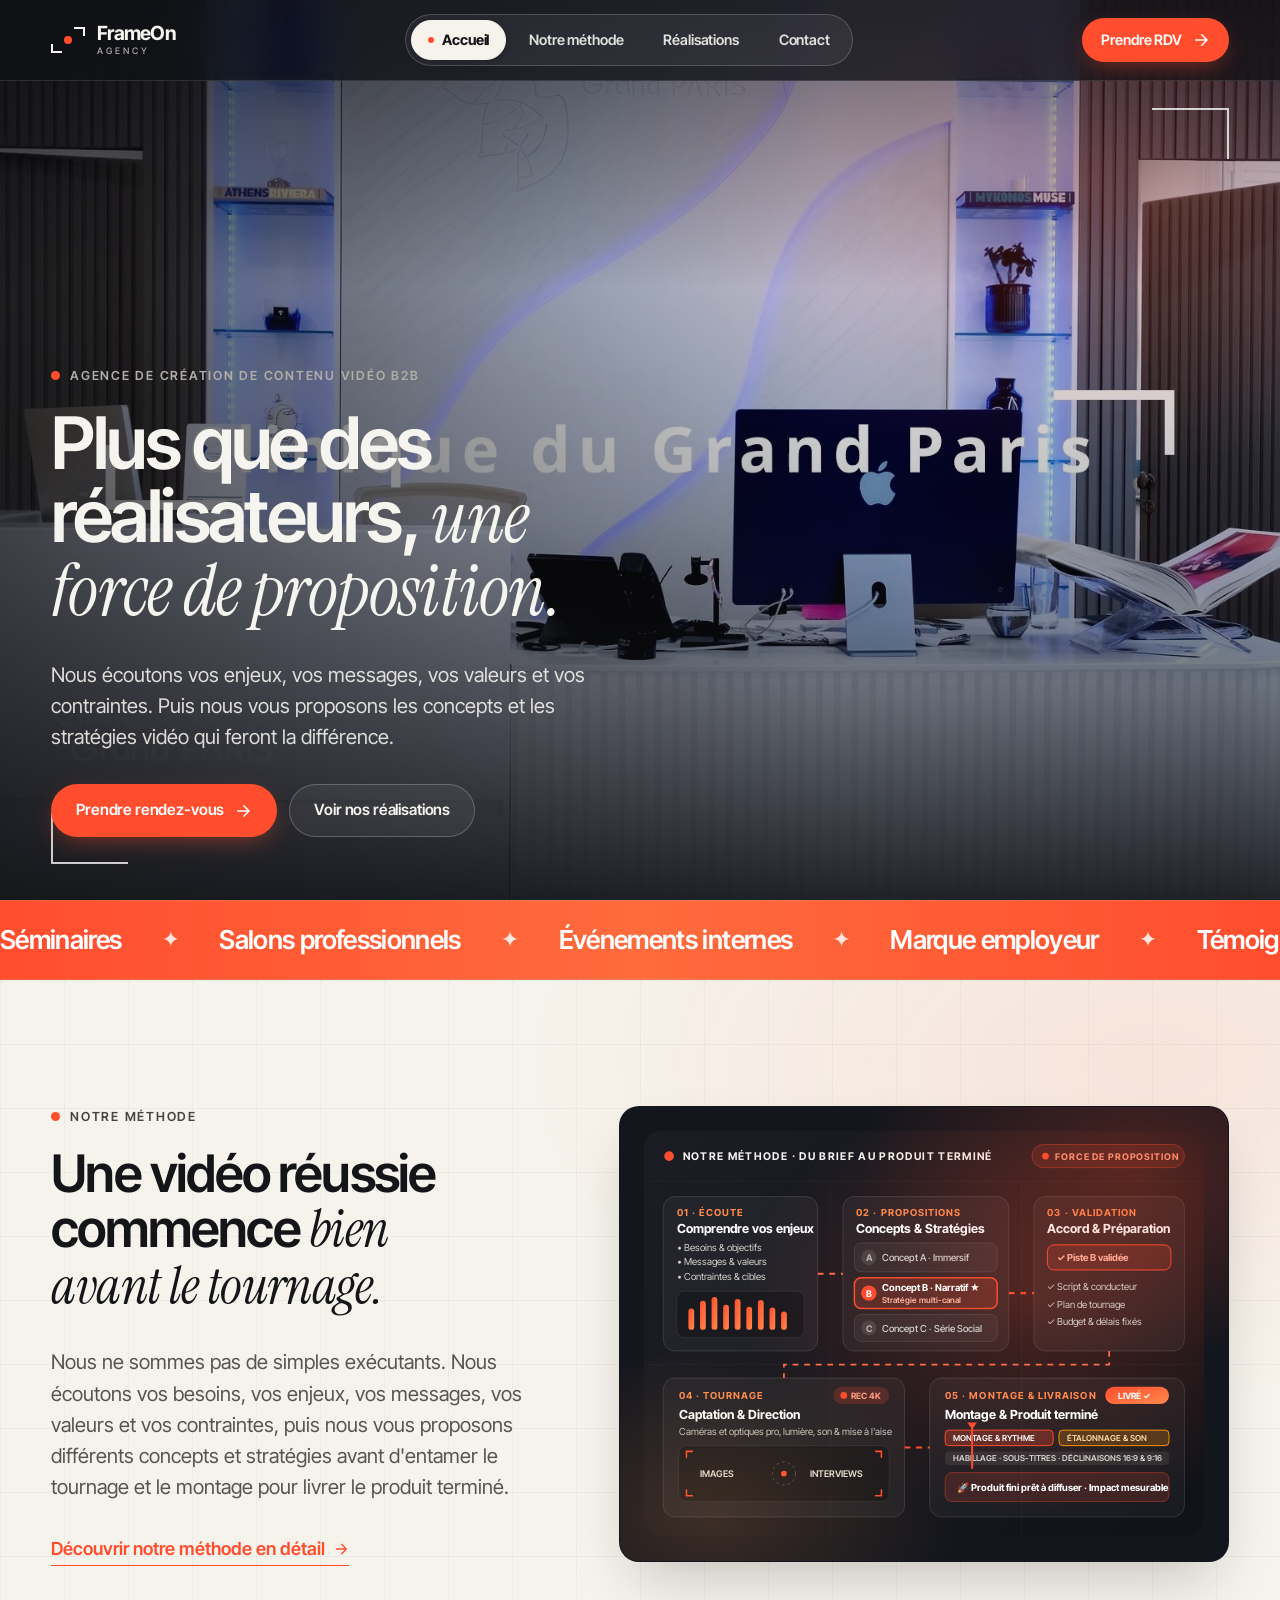
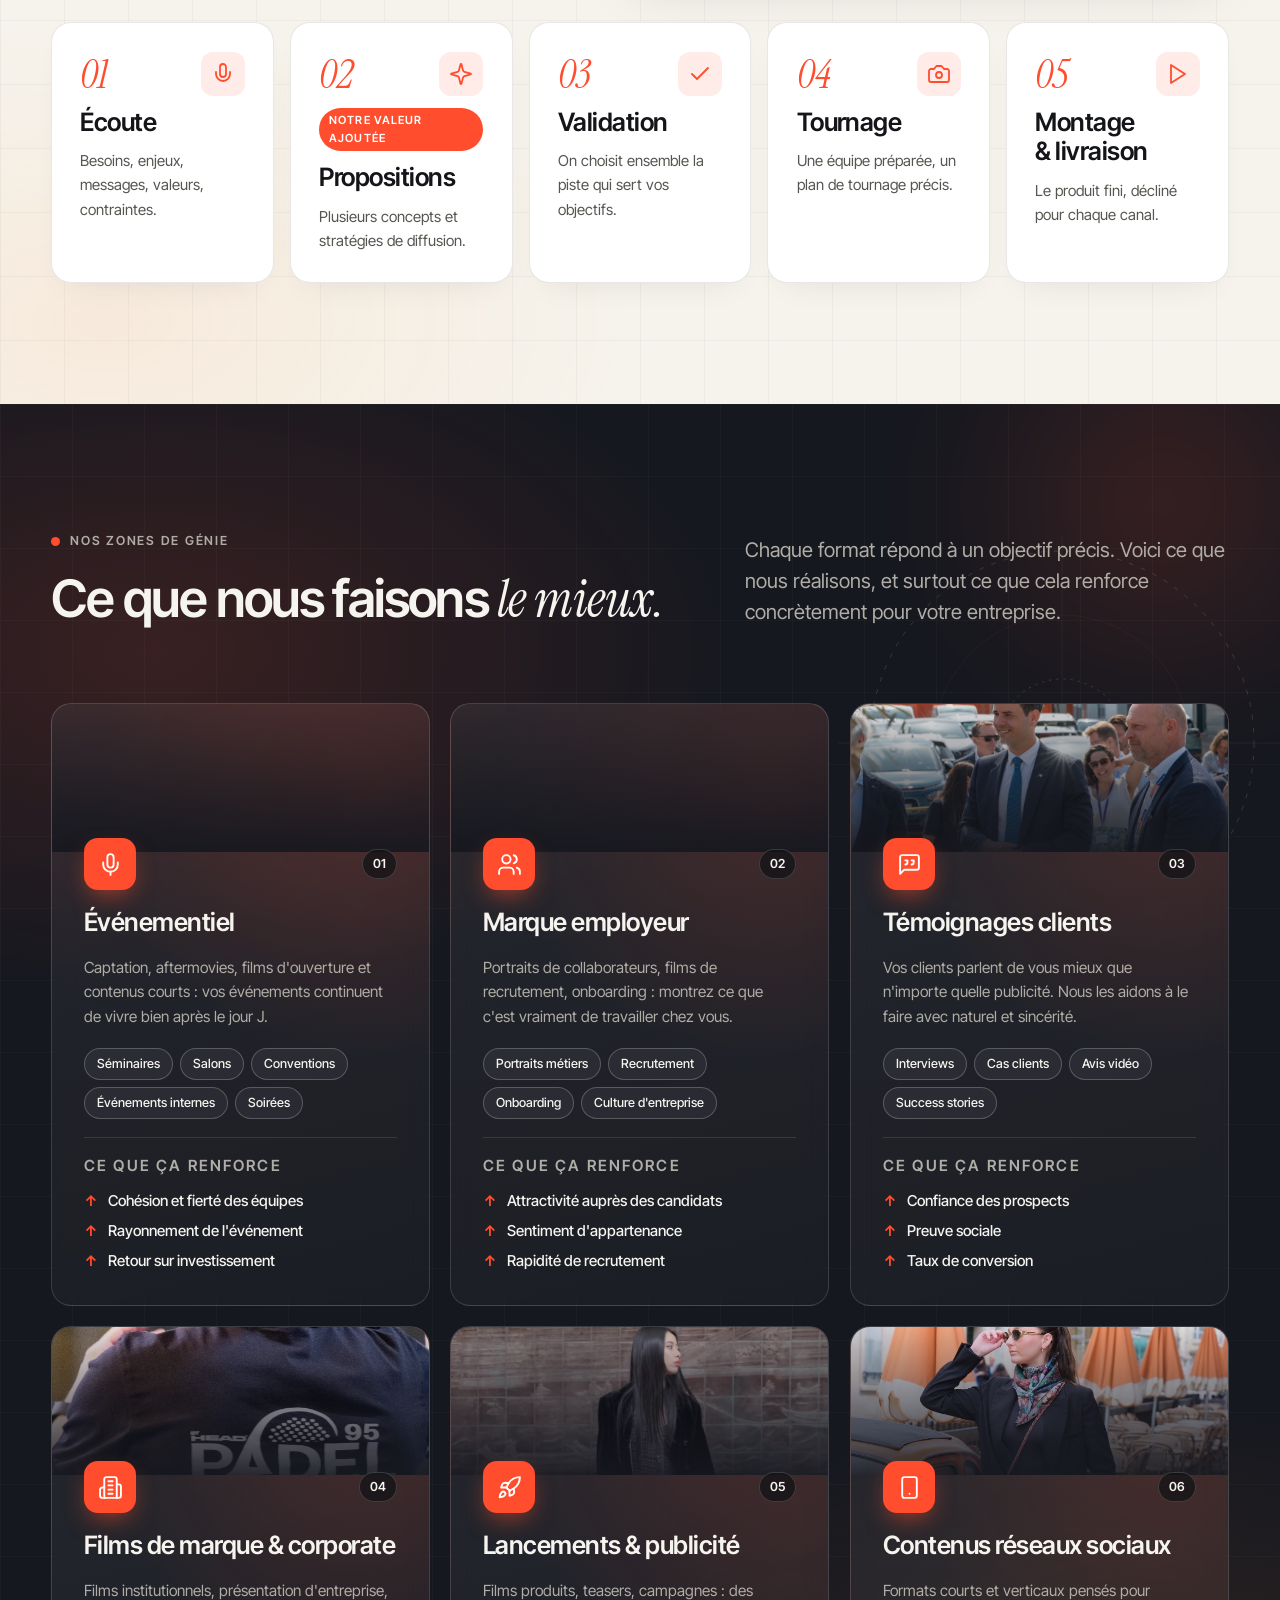
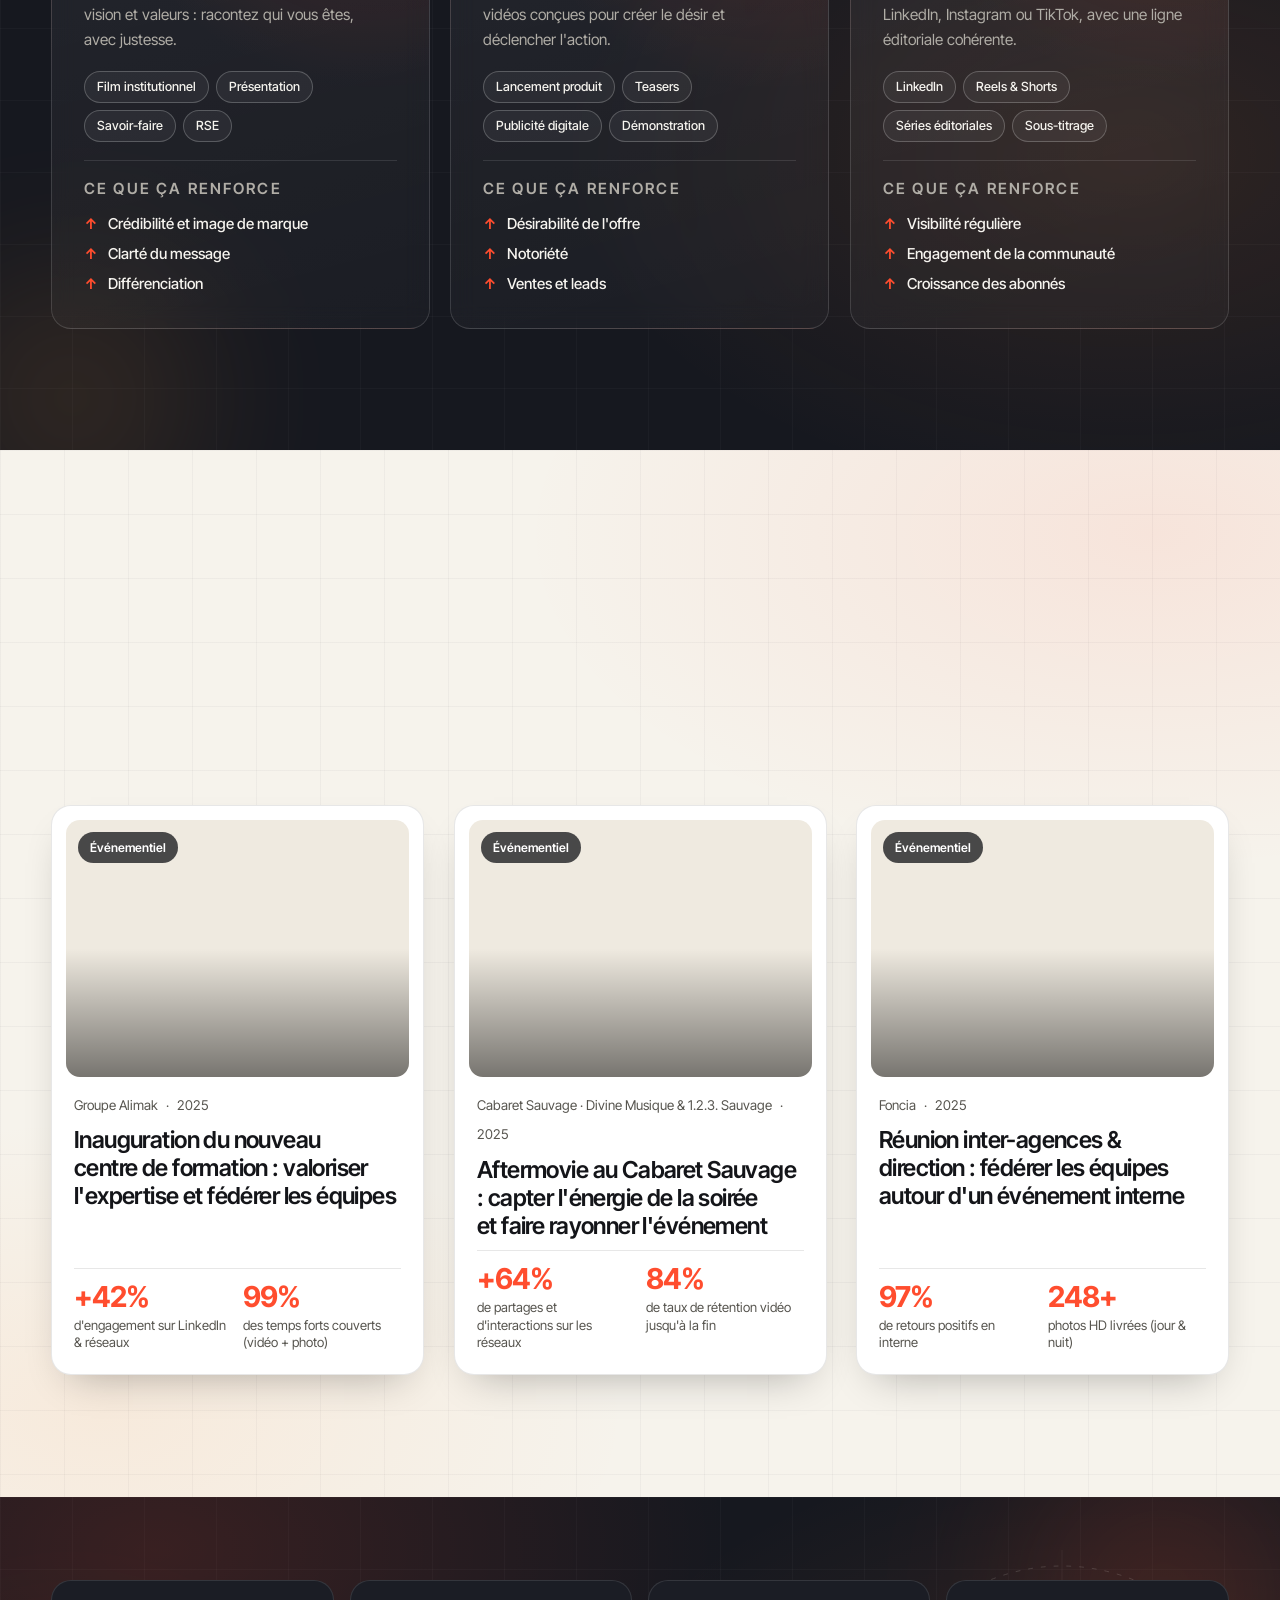
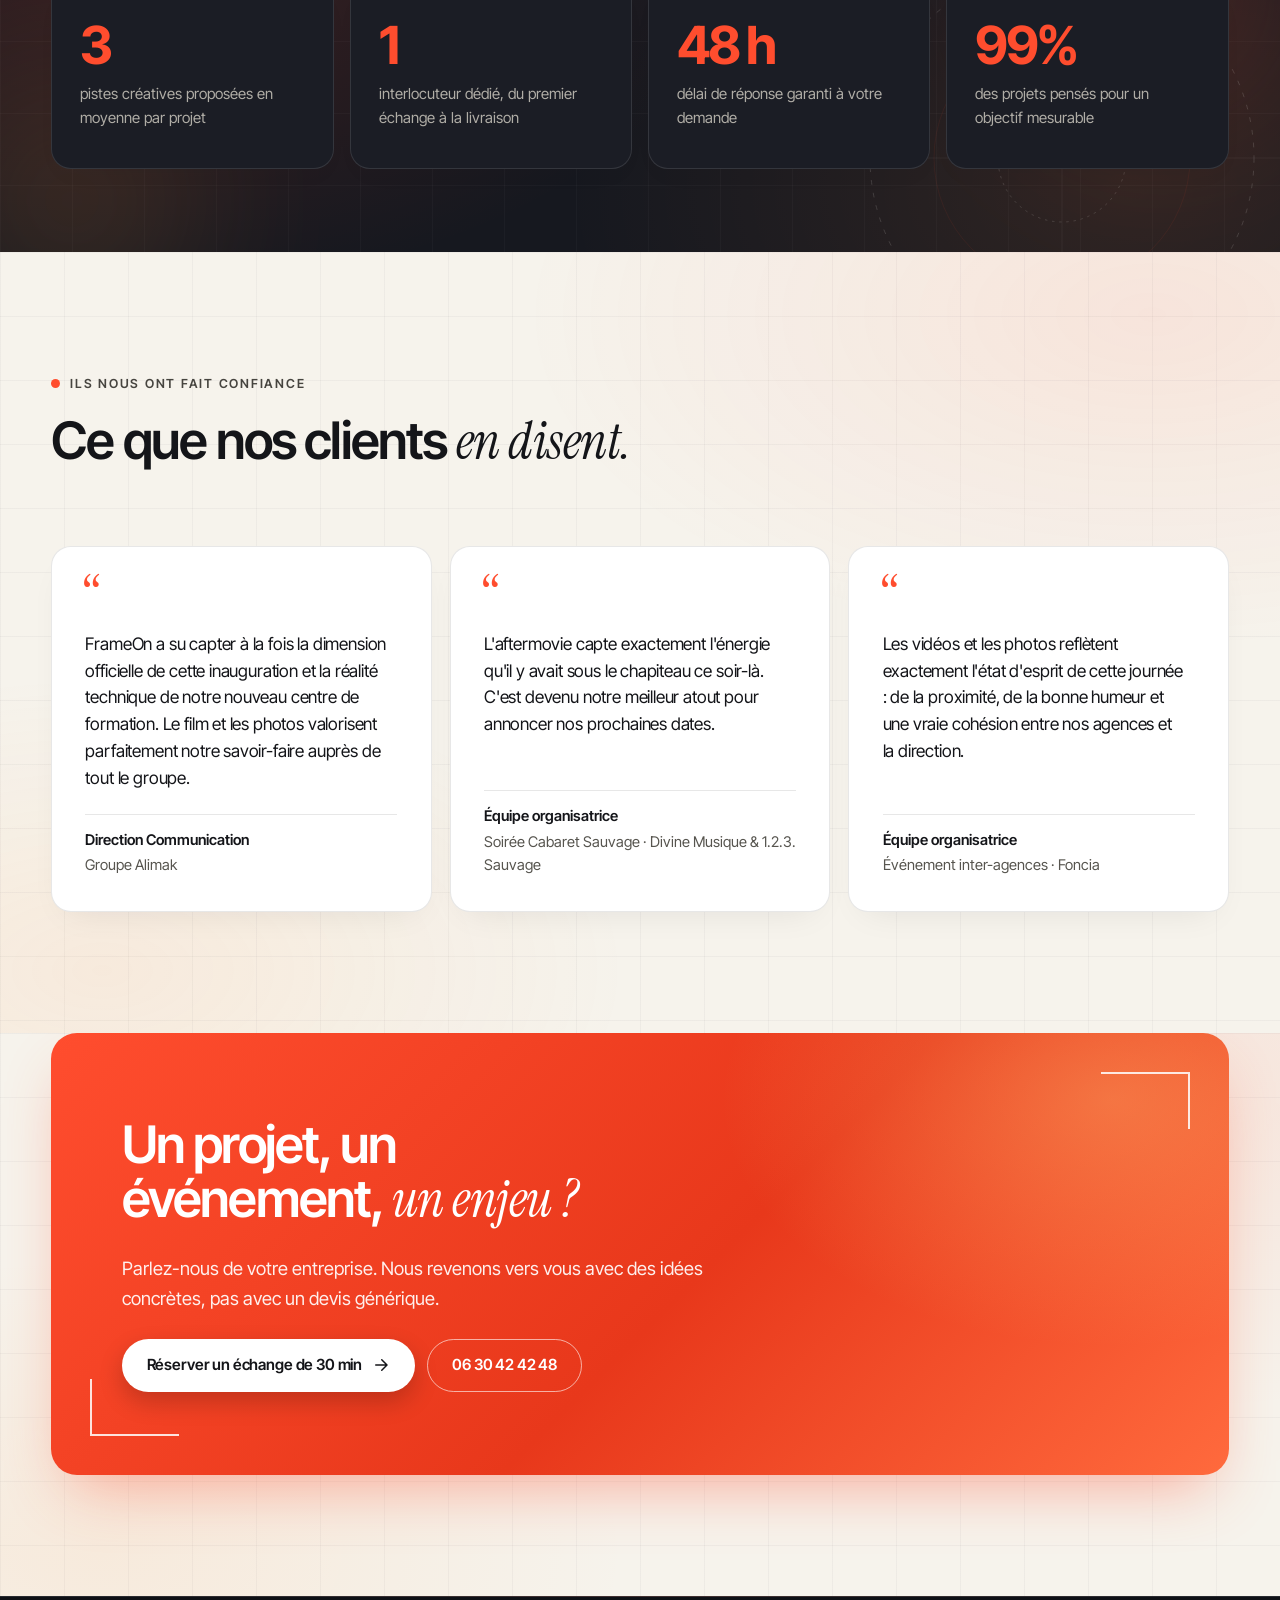
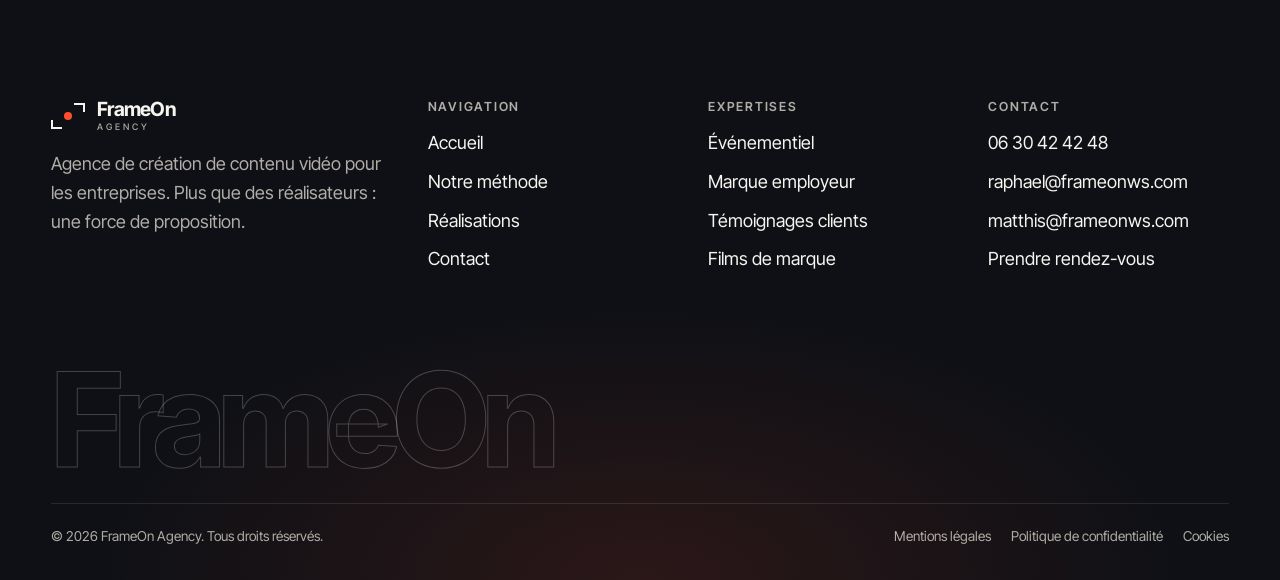
==== index.html @ 56e14cc3 "Deploy FrameOn Agency V2 with Cloudflare R2 videos and 301 wedding redirect" ====
<!DOCTYPE html>
<html lang="fr">
<head>
  <meta charset="utf-8">
  <meta name="viewport" content="width=device-width, initial-scale=1">
  <title>FrameOn Agency — Agence de création de contenu vidéo B2B pour les entreprises</title>
  <meta name="description" content="FrameOn Agency accompagne les entreprises de la stratégie au montage : vidéo événementielle (séminaires, salons), marque employeur, témoignages clients et films corporate. Plus que des réalisateurs, une force de proposition.">
  <meta name="robots" content="index, follow, max-image-preview:large, max-snippet:-1, max-video-preview:-1">
  <meta name="author" content="FrameOn Agency">
  <meta name="theme-color" content="#0b0b0c">
  <link rel="canonical" href="https://www.frameon-agency.com/">
  <link rel="alternate" hreflang="fr-FR" href="https://www.frameon-agency.com/">
  <link rel="alternate" hreflang="x-default" href="https://www.frameon-agency.com/">
  <meta property="og:type" content="website">
  <meta property="og:site_name" content="FrameOn Agency">
  <meta property="og:title" content="FrameOn Agency — Agence de création de contenu vidéo B2B pour les entreprises">
  <meta property="og:description" content="FrameOn Agency accompagne les entreprises de la stratégie au montage : vidéo événementielle (séminaires, salons), marque employeur, témoignages clients et films corporate. Plus que des réalisateurs, une force de proposition.">
  <meta property="og:url" content="https://www.frameon-agency.com/">
  <meta property="og:image" content="https://www.frameon-agency.com/assets/img/hero-poster.jpg">
  <meta property="og:image:width" content="1800">
  <meta property="og:image:height" content="1004">
  <meta property="og:image:alt" content="FrameOn Agency — Agence de création de contenu vidéo pour les entreprises">
  <meta property="og:locale" content="fr_FR">
  <meta name="twitter:card" content="summary_large_image">
  <meta name="twitter:title" content="FrameOn Agency — Agence de création de contenu vidéo B2B pour les entreprises">
  <meta name="twitter:description" content="FrameOn Agency accompagne les entreprises de la stratégie au montage : vidéo événementielle (séminaires, salons), marque employeur, témoignages clients et films corporate. Plus que des réalisateurs, une force de proposition.">
  <meta name="twitter:image" content="https://www.frameon-agency.com/assets/img/hero-poster.jpg">
  <meta name="twitter:image:alt" content="FrameOn Agency — Agence de création de contenu vidéo pour les entreprises">
  <link rel="icon" href="favicon.svg" type="image/svg+xml">
  <link rel="manifest" href="site.webmanifest">
  <link rel="preconnect" href="https://fonts.googleapis.com">
  <link rel="preconnect" href="https://fonts.gstatic.com" crossorigin>
  <link rel="preconnect" href="https://pub-6c9e8bcb056c47b68cb0cc7cf6d4802c.r2.dev">
  <link rel="stylesheet" href="https://fonts.googleapis.com/css2?family=Instrument+Serif:ital@0;1&family=Inter+Tight:wght@400;500;600;700&display=swap">
  <link rel="stylesheet" href="assets/css/style.css?v=668f3b50">
  <link rel="preload" as="image" href="assets/img/hero-poster.jpg" fetchpriority="high">
  <script type="application/ld+json">
{
  "@context": "https://schema.org",
  "@graph": [
    {
      "@type": [
        "ProfessionalService",
        "Organization"
      ],
      "@id": "https://www.frameon-agency.com/#organization",
      "name": "FrameOn Agency",
      "url": "https://www.frameon-agency.com/",
      "logo": "https://www.frameon-agency.com/favicon.svg",
      "image": "https://www.frameon-agency.com/assets/img/hero-poster.jpg",
      "description": "Agence de création de contenu vidéo B2B pour les entreprises : événementiel, marque employeur, témoignages clients, films de marque et contenus réseaux sociaux. Plus que des réalisateurs, une force de proposition.",
      "telephone": "+33630424248",
      "email": "raphael@frameonws.com",
      "areaServed": [
        {
          "@type": "Country",
          "name": "France"
        },
        {
          "@type": "Place",
          "name": "International"
        }
      ],
      "contactPoint": [
        {
          "@type": "ContactPoint",
          "telephone": "+33630424248",
          "email": "raphael@frameonws.com",
          "contactType": "sales",
          "areaServed": [
            "FR",
            "International"
          ],
          "availableLanguage": [
            "French"
          ]
        },
        {
          "@type": "ContactPoint",
          "telephone": "+33630424248",
          "email": "matthis@frameonws.com",
          "contactType": "sales",
          "areaServed": [
            "FR",
            "International"
          ],
          "availableLanguage": [
            "French"
          ]
        }
      ],
      "hasOfferCatalog": {
        "@type": "OfferCatalog",
        "name": "Services de production vidéo B2B",
        "itemListElement": [
          {
            "@type": "Offer",
            "itemOffered": {
              "@type": "Service",
              "name": "Vidéo événementielle (séminaires, salons, conventions, soirées d'entreprise)"
            }
          },
          {
            "@type": "Offer",
            "itemOffered": {
              "@type": "Service",
              "name": "Vidéo marque employeur & recrutement"
            }
          },
          {
            "@type": "Offer",
            "itemOffered": {
              "@type": "Service",
              "name": "Témoignages clients & cas clients vidéo"
            }
          },
          {
            "@type": "Offer",
            "itemOffered": {
              "@type": "Service",
              "name": "Films de marque & films institutionnels"
            }
          },
          {
            "@type": "Offer",
            "itemOffered": {
              "@type": "Service",
              "name": "Films de lancement produit & publicité digitale"
            }
          },
          {
            "@type": "Offer",
            "itemOffered": {
              "@type": "Service",
              "name": "Contenus vidéo courts pour réseaux sociaux (LinkedIn, Reels, Shorts)"
            }
          }
        ]
      }
    },
    {
      "@type": "WebSite",
      "@id": "https://www.frameon-agency.com/#website",
      "url": "https://www.frameon-agency.com/",
      "name": "FrameOn Agency",
      "inLanguage": "fr-FR",
      "publisher": {
        "@id": "https://www.frameon-agency.com/#organization"
      }
    },
    {
      "@type": "VideoObject",
      "name": "Showreel FrameOn Agency — Agence de création de contenu vidéo B2B",
      "description": "Réalisations vidéo de FrameOn Agency pour les entreprises : événementiel, marque employeur, témoignages clients et films corporate.",
      "thumbnailUrl": [
        "https://www.frameon-agency.com/assets/img/hero-poster.jpg"
      ],
      "contentUrl": "https://pub-6c9e8bcb056c47b68cb0cc7cf6d4802c.r2.dev/hero.mp4",
      "uploadDate": "2026-01-01T09:00:00+01:00"
    }
  ]
}
  </script>
</head>
<body>
  <div id="scroll-progress"></div>
  <a class="skip-link visually-hidden" href="#contenu">Aller au contenu</a>
  <header class="site-header">
    <div class="container header-inner">
      <a class="logo" href="index.html" aria-label="FrameOn Agency — Accueil">
        <span class="logo-mark" aria-hidden="true"><span class="rec-dot"></span></span>
        <span>FrameOn<small>AGENCY</small></span>
      </a>
      <nav class="main-nav" aria-label="Navigation principale">
        <ul>
            <li><a href="index.html" aria-current="page">Accueil</a></li>
            <li><a href="methode.html">Notre méthode</a></li>
            <li><a href="realisations.html">Réalisations</a></li>
            <li><a href="contact.html">Contact</a></li>
        </ul>
      </nav>
      <div class="header-cta">
        <a class="btn btn--small" href="contact.html#rendez-vous">Prendre RDV <svg viewBox="0 0 24 24" fill="none" stroke="currentColor" stroke-width="2" stroke-linecap="round" stroke-linejoin="round" aria-hidden="true"><path d="M5 12h14M13 5l7 7-7 7"/></svg></a>
        <button class="menu-toggle" type="button" popovertarget="mobile-menu" aria-label="Ouvrir le menu">
          <span></span><span></span>
        </button>
      </div>
    </div>
  </header>

  <div id="mobile-menu" class="mobile-menu" popover>
    <div class="mobile-menu-inner">
      <div class="mobile-menu-top">
        <a class="logo" href="index.html" aria-label="FrameOn Agency — Accueil">
          <span class="logo-mark" aria-hidden="true"><span class="rec-dot"></span></span>
        <span>FrameOn<small>AGENCY</small></span>
        </a>
        <button class="close-btn" type="button" popovertarget="mobile-menu" popovertargetaction="hide" aria-label="Fermer le menu">×</button>
      </div>
      <nav aria-label="Navigation mobile">
        <ul>
            <li><a href="index.html" aria-current="page">Accueil</a></li>
            <li><a href="methode.html">Notre méthode</a></li>
            <li><a href="realisations.html">Réalisations</a></li>
            <li><a href="contact.html">Contact</a></li>
        </ul>
      </nav>
      <div class="mobile-menu-foot">
        <a class="btn" href="contact.html#rendez-vous">Prendre rendez-vous <svg viewBox="0 0 24 24" fill="none" stroke="currentColor" stroke-width="2" stroke-linecap="round" stroke-linejoin="round" aria-hidden="true"><path d="M5 12h14M13 5l7 7-7 7"/></svg></a>
        <a href="tel:+33630424248">06 30 42 42 48</a>
        <a href="mailto:raphael@frameonws.com">raphael@frameonws.com</a>
        <a href="mailto:matthis@frameonws.com">matthis@frameonws.com</a>
      </div>
    </div>
  </div>

  <main id="contenu">
    <section class="hero" aria-labelledby="hero-title">
      <div class="hero-media">
        <video data-hero-video autoplay muted loop playsinline preload="auto" width="1920" height="1080" poster="assets/img/hero-poster.jpg" aria-hidden="true">
          <source src="https://pub-6c9e8bcb056c47b68cb0cc7cf6d4802c.r2.dev/hero-720.mp4" type="video/mp4" media="(max-width: 900px)">
          <source src="https://pub-6c9e8bcb056c47b68cb0cc7cf6d4802c.r2.dev/hero.mp4" type="video/mp4">
        </video>
      </div>
      <div class="frame-corners" aria-hidden="true"></div>

      <div class="container hero-content">
        <p class="eyebrow"><span class="rec-dot"></span>Agence de création de contenu vidéo B2B</p>
        <h1 id="hero-title" class="display">Plus que des réalisateurs, <em>une force de proposition.</em></h1>
        <div class="hero-bottom">
          <div>
            <p class="lead">Nous écoutons vos enjeux, vos messages, vos valeurs et vos contraintes. Puis nous vous proposons les concepts et les stratégies vidéo qui feront la différence.</p>
            <div class="btn-row mt-m">
              <a class="btn" href="contact.html#rendez-vous">Prendre rendez-vous <svg viewBox="0 0 24 24" fill="none" stroke="currentColor" stroke-width="2" stroke-linecap="round" stroke-linejoin="round" aria-hidden="true"><path d="M5 12h14M13 5l7 7-7 7"/></svg></a>
              <a class="btn btn--ghost" href="realisations.html">Voir nos réalisations</a>
            </div>
          </div>
        </div>
      </div>
    </section>

    <div class="marquee" aria-hidden="true">
      <div class="marquee-track">
        <span>Séminaires</span><span>Salons professionnels</span><span>Événements internes</span><span>Marque employeur</span><span>Témoignages clients</span><span>Films de marque</span><span>Contenus réseaux sociaux</span>
        <span>Séminaires</span><span>Salons professionnels</span><span>Événements internes</span><span>Marque employeur</span><span>Témoignages clients</span><span>Films de marque</span><span>Contenus réseaux sociaux</span>
      </div>
    </div>

    <section class="section section--light" aria-labelledby="methode-title">
      <div class="container">
        <div class="manifesto-layout">
          <div class="reveal">
            <p class="eyebrow"><span class="rec-dot"></span>Notre méthode</p>
            <h2 id="methode-title" class="h2 mt-s">Une vidéo réussie commence <em>bien avant le tournage.</em></h2>
            <p class="lead mt-m">Nous ne sommes pas de simples exécutants. Nous écoutons vos besoins, vos enjeux, vos messages, vos valeurs et vos contraintes, puis nous vous proposons différents concepts et stratégies avant d'entamer le tournage et le montage pour livrer le produit terminé.</p>
            <a class="link-arrow mt-m" href="methode.html">Découvrir notre méthode en détail <svg viewBox="0 0 24 24" fill="none" stroke="currentColor" stroke-width="2" stroke-linecap="round" stroke-linejoin="round" aria-hidden="true"><path d="M5 12h14M13 5l7 7-7 7"/></svg></a>
          </div>
          <div class="studio-illustration reveal" role="img" aria-label="Schéma animé des 5 étapes de la méthode FrameOn : 1. Écoute des besoins, enjeux, messages, valeurs et contraintes, 2. Propositions de concepts et stratégies, 3. Validation, 4. Tournage, 5. Montage et livraison du produit terminé">
  <svg viewBox="0 0 580 420" fill="none" xmlns="http://www.w3.org/2000/svg">
    <defs>
      <linearGradient id="bgGrad" x1="0" y1="0" x2="580" y2="420" gradientUnits="userSpaceOnUse">
        <stop offset="0%" stop-color="#1c1d24"/>
        <stop offset="100%" stop-color="#111217"/>
      </linearGradient>
      <linearGradient id="accentGrad" x1="0" y1="0" x2="1" y2="1">
        <stop offset="0%" stop-color="#ff4d2e"/>
        <stop offset="100%" stop-color="#ff8a4c"/>
      </linearGradient>
      <radialGradient id="glowOrange" cx="70%" cy="42%" r="52%">
        <stop offset="0%" stop-color="#ff4d2e" stop-opacity="0.22"/>
        <stop offset="100%" stop-color="#ff4d2e" stop-opacity="0"/>
      </radialGradient>
    </defs>

    <rect width="580" height="420" rx="18" fill="url(#bgGrad)"/>
    <rect width="580" height="420" rx="18" fill="url(#glowOrange)"/>

    <!-- Grille technique discrète -->
    <g stroke="rgba(255,255,255,0.04)" stroke-width="1">
      <line x1="0" y1="52" x2="580" y2="52"/>
      <line x1="193" y1="52" x2="193" y2="420"/>
      <line x1="391" y1="52" x2="391" y2="420"/>
      <line x1="0" y1="242" x2="580" y2="242"/>
    </g>

    <!-- Barre d'en-tête -->
    <circle cx="26" cy="26" r="5" fill="#ff4d2e"/>
    <text x="40" y="30" fill="#f4f3ef" font-family="Inter Tight, sans-serif" font-size="11" font-weight="700" letter-spacing="1.4">NOTRE MÉTHODE · DU BRIEF AU PRODUIT TERMINÉ</text>
    <rect x="402" y="14" width="158" height="24" rx="12" fill="rgba(255,77,46,0.14)" stroke="rgba(255,77,46,0.38)"/>
    <circle cx="416" cy="26" r="3.5" fill="#ff4d2e"/>
    <text x="426" y="30" fill="#ff9d7e" font-family="Inter Tight, sans-serif" font-size="9.5" font-weight="700" letter-spacing="0.9">FORCE DE PROPOSITION</text>

    <!-- ==================== ÉTAPE 01 : ÉCOUTE ==================== -->
    <rect x="20" y="68" width="160" height="160" rx="12" fill="rgba(255,255,255,0.04)" stroke="rgba(255,255,255,0.13)"/>
    <text x="34" y="88" fill="#ff8a4c" font-family="Inter Tight, sans-serif" font-size="10" font-weight="700" letter-spacing="1.1">01 · ÉCOUTE</text>
    <text x="34" y="106" fill="#ffffff" font-family="Inter Tight, sans-serif" font-size="13" font-weight="700">Comprendre vos enjeux</text>
    <text x="34" y="124" fill="#d5d3cc" font-family="Inter Tight, sans-serif" font-size="10">• Besoins &amp; objectifs</text>
    <text x="34" y="139" fill="#d5d3cc" font-family="Inter Tight, sans-serif" font-size="10">• Messages &amp; valeurs</text>
    <text x="34" y="154" fill="#d5d3cc" font-family="Inter Tight, sans-serif" font-size="10">• Contraintes &amp; cibles</text>

    <!-- Boîte onde sonore (strictement contenue dans la carte 01) -->
    <rect x="34" y="166" width="132" height="48" rx="8" fill="rgba(0,0,0,0.28)" stroke="rgba(255,255,255,0.07)"/>
    <g fill="url(#accentGrad)">
      <rect class="pulse-wave" x="46" y="184" width="6" height="22" rx="3"/>
      <rect class="pulse-wave" x="58" y="176" width="6" height="30" rx="3" style="animation-delay:.18s"/>
      <rect class="pulse-wave" x="70" y="172" width="6" height="34" rx="3" style="animation-delay:.35s"/>
      <rect class="pulse-wave" x="82" y="180" width="6" height="26" rx="3" style="animation-delay:.12s"/>
      <rect class="pulse-wave" x="94" y="174" width="6" height="32" rx="3" style="animation-delay:.48s"/>
      <rect class="pulse-wave" x="106" y="182" width="6" height="24" rx="3" style="animation-delay:.26s"/>
      <rect class="pulse-wave" x="118" y="175" width="6" height="31" rx="3" style="animation-delay:.55s"/>
      <rect class="pulse-wave" x="130" y="183" width="6" height="23" rx="3" style="animation-delay:.22s"/>
      <rect class="pulse-wave" x="142" y="187" width="6" height="19" rx="3" style="animation-delay:.4s"/>
    </g>

    <!-- Connecteur animé 01 -> 02 -->
    <path class="dash-flow" d="M180 148 L 206 148" stroke="#ff6b4a" stroke-width="2" fill="none"/>

    <!-- ==================== ÉTAPE 02 : PROPOSITIONS ==================== -->
    <rect x="206" y="68" width="172" height="160" rx="12" fill="rgba(255,255,255,0.04)" stroke="rgba(255,255,255,0.13)"/>
    <text x="220" y="88" fill="#ff8a4c" font-family="Inter Tight, sans-serif" font-size="10" font-weight="700" letter-spacing="1.1">02 · PROPOSITIONS</text>
    <text x="220" y="106" fill="#ffffff" font-family="Inter Tight, sans-serif" font-size="13" font-weight="700">Concepts &amp; Stratégies</text>

    <!-- Piste A -->
    <rect x="218" y="116" width="148" height="30" rx="7" fill="rgba(255,255,255,0.04)" stroke="rgba(255,255,255,0.1)"/>
    <circle cx="233" cy="131" r="8" fill="rgba(255,255,255,0.1)"/>
    <text x="230" y="135" fill="#b8b5ad" font-family="Inter Tight, sans-serif" font-size="9.5" font-weight="700">A</text>
    <text x="247" y="135" fill="#d5d3cc" font-family="Inter Tight, sans-serif" font-size="10" font-weight="500">Concept A · Immersif</text>

    <!-- Piste B (Retenue) -->
    <g class="track-glow">
      <rect x="218" y="152" width="148" height="32" rx="7" fill="rgba(255,77,46,0.2)" stroke="#ff4d2e" stroke-width="1.5"/>
      <circle cx="233" cy="168" r="8" fill="#ff4d2e"/>
      <text x="230" y="172" fill="#ffffff" font-family="Inter Tight, sans-serif" font-size="9.5" font-weight="700">B</text>
      <text x="247" y="166" fill="#ffffff" font-family="Inter Tight, sans-serif" font-size="10" font-weight="700">Concept B · Narratif ★</text>
      <text x="247" y="178" fill="#ffb39e" font-family="Inter Tight, sans-serif" font-size="8.5" font-weight="600">Stratégie multi-canal</text>
    </g>

    <!-- Piste C -->
    <rect x="218" y="190" width="148" height="28" rx="7" fill="rgba(255,255,255,0.04)" stroke="rgba(255,255,255,0.1)"/>
    <circle cx="233" cy="204" r="8" fill="rgba(255,255,255,0.1)"/>
    <text x="230" y="208" fill="#b8b5ad" font-family="Inter Tight, sans-serif" font-size="9.5" font-weight="700">C</text>
    <text x="247" y="208" fill="#d5d3cc" font-family="Inter Tight, sans-serif" font-size="10" font-weight="500">Concept C · Série Social</text>

    <!-- Connecteur animé 02 -> 03 -->
    <path class="dash-flow" d="M378 168 L 404 168" stroke="#ff4d2e" stroke-width="2.2" fill="none"/>

    <!-- ==================== ÉTAPE 03 : VALIDATION ==================== -->
    <rect x="404" y="68" width="156" height="160" rx="12" fill="rgba(255,255,255,0.04)" stroke="rgba(255,255,255,0.13)"/>
    <text x="418" y="88" fill="#ff8a4c" font-family="Inter Tight, sans-serif" font-size="10" font-weight="700" letter-spacing="1.1">03 · VALIDATION</text>
    <text x="418" y="106" fill="#ffffff" font-family="Inter Tight, sans-serif" font-size="13" font-weight="700">Accord &amp; Préparation</text>

    <rect x="418" y="118" width="128" height="26" rx="7" fill="rgba(255,77,46,0.16)" stroke="#ff4d2e"/>
    <text x="428" y="135" fill="#ffb39e" font-family="Inter Tight, sans-serif" font-size="10" font-weight="700">✓ Piste B validée</text>

    <text x="418" y="165" fill="#d5d3cc" font-family="Inter Tight, sans-serif" font-size="10">✓ Script &amp; conducteur</text>
    <text x="418" y="183" fill="#d5d3cc" font-family="Inter Tight, sans-serif" font-size="10">✓ Plan de tournage</text>
    <text x="418" y="201" fill="#d5d3cc" font-family="Inter Tight, sans-serif" font-size="10">✓ Budget &amp; délais fixés</text>

    <!-- Connecteur animé 03 -> 04 -->
    <path class="dash-flow" d="M482 228 L 482 242 L 145 242 L 145 256" stroke="#ff6b4a" stroke-width="1.8" fill="none"/>

    <!-- ==================== ÉTAPE 04 : TOURNAGE ==================== -->
    <rect x="20" y="256" width="250" height="144" rx="12" fill="rgba(255,255,255,0.04)" stroke="rgba(255,255,255,0.13)"/>
    <text x="36" y="278" fill="#ff8a4c" font-family="Inter Tight, sans-serif" font-size="10" font-weight="700" letter-spacing="1.1">04 · TOURNAGE</text>
    <rect x="196" y="265" width="58" height="18" rx="9" fill="rgba(255,77,46,0.2)"/>
    <circle cx="207" cy="274" r="3.5" fill="#ff4d2e"/>
    <text x="215" y="278" fill="#ff9d7e" font-family="Inter Tight, sans-serif" font-size="9" font-weight="700">REC 4K</text>

    <text x="36" y="298" fill="#ffffff" font-family="Inter Tight, sans-serif" font-size="13" font-weight="700">Captation &amp; Direction</text>
    <text x="36" y="315" fill="#c9c7c0" font-family="Inter Tight, sans-serif" font-size="10">Caméras et optiques pro, lumière, son &amp; mise à l'aise</text>

    <!-- Viseur de caméra dans la carte 04 -->
    <rect x="36" y="326" width="218" height="58" rx="8" fill="rgba(0,0,0,0.3)" stroke="rgba(255,255,255,0.08)"/>
    <path d="M44 338 V332 H50 M246 338 V332 H240 M44 372 V378 H50 M246 372 V378 H240" stroke="#ff4d2e" stroke-width="1.6" stroke-linecap="round"/>
    <circle cx="145" cy="355" r="12" stroke="rgba(255,255,255,0.22)" stroke-dasharray="3 3"/>
    <circle cx="145" cy="355" r="3" fill="#ff4d2e"/>
    <text x="58" y="359" fill="#e6e4dd" font-family="Inter Tight, sans-serif" font-size="9.5" font-weight="600">IMAGES</text>
    <text x="172" y="359" fill="#e6e4dd" font-family="Inter Tight, sans-serif" font-size="9.5" font-weight="600">INTERVIEWS</text>

    <!-- Connecteur animé 04 -> 05 -->
    <path class="dash-flow" d="M270 328 L 296 328" stroke="#ff4d2e" stroke-width="2.2" fill="none"/>

    <!-- ==================== ÉTAPE 05 : MONTAGE & LIVRAISON ==================== -->
    <rect x="296" y="256" width="264" height="144" rx="12" fill="rgba(255,255,255,0.04)" stroke="rgba(255,255,255,0.13)"/>
    <text x="312" y="278" fill="#ff8a4c" font-family="Inter Tight, sans-serif" font-size="10" font-weight="700" letter-spacing="1.1">05 · MONTAGE &amp; LIVRAISON</text>
    <rect x="478" y="265" width="66" height="18" rx="9" fill="url(#accentGrad)"/>
    <text x="491" y="278" fill="#ffffff" font-family="Inter Tight, sans-serif" font-size="9" font-weight="700">LIVRÉ ✓</text>

    <text x="312" y="298" fill="#ffffff" font-family="Inter Tight, sans-serif" font-size="13" font-weight="700">Montage &amp; Produit terminé</text>

    <!-- Timeline de montage multi-pistes -->
    <rect x="312" y="310" width="112" height="16" rx="4" fill="rgba(255,77,46,0.28)" stroke="#ff4d2e"/>
    <text x="320" y="321" fill="#ffffff" font-family="Inter Tight, sans-serif" font-size="8.5" font-weight="600">MONTAGE &amp; RYTHME</text>

    <rect x="430" y="310" width="114" height="16" rx="4" fill="rgba(255,149,0,0.22)" stroke="#ff9500"/>
    <text x="438" y="321" fill="#ffd9a6" font-family="Inter Tight, sans-serif" font-size="8.5" font-weight="600">ÉTALONNAGE &amp; SON</text>

    <rect x="312" y="332" width="232" height="14" rx="4" fill="rgba(255,255,255,0.08)"/>
    <text x="320" y="342" fill="#d5d3cc" font-family="Inter Tight, sans-serif" font-size="8.5" font-weight="600">HABILLAGE · SOUS-TITRES · DÉCLINAISONS 16:9 &amp; 9:16</text>

    <!-- Bandeau de résultat final -->
    <rect x="312" y="354" width="232" height="30" rx="7" fill="rgba(255,77,46,0.15)" stroke="rgba(255,77,46,0.4)"/>
    <text x="324" y="373" fill="#ffffff" font-family="Inter Tight, sans-serif" font-size="10" font-weight="700">🚀 Produit fini prêt à diffuser · Impact mesurable</text>

    <!-- Tête de lecture animée (sans attribut transform SVG pour éviter tout conflit) -->
    <g class="playhead-sweep">
      <line x1="340" y1="304" x2="340" y2="350" stroke="#ff4d2e" stroke-width="2"/>
      <polygon points="335,302 345,302 340,309" fill="#ff4d2e"/>
    </g>
  </svg>
</div>
        </div>

        <ol class="steps mt-l reveal">
          <li class="step"><div class="step-top"><span class="step-num">01</span><span class="step-illus" aria-hidden="true"><svg viewBox="0 0 24 24" fill="none" stroke="currentColor" stroke-width="1.8" stroke-linecap="round" stroke-linejoin="round"><path d="M12 2a3 3 0 0 0-3 3v7a3 3 0 0 0 6 0V5a3 3 0 0 0-3-3Z"/><path d="M19 10v2a7 7 0 0 1-14 0v-2"/></svg></span></div><h3 class="h3">Écoute</h3><p>Besoins, enjeux, messages, valeurs, contraintes.</p></li>
          <li class="step"><div class="step-top"><span class="step-num">02</span><span class="step-illus" aria-hidden="true"><svg viewBox="0 0 24 24" fill="none" stroke="currentColor" stroke-width="1.8" stroke-linecap="round" stroke-linejoin="round"><path d="M9.937 15.5A2 2 0 0 0 8.5 14.063l-6.135-1.582a.5.5 0 0 1 0-.962L8.5 9.936A2 2 0 0 0 9.937 8.5l1.582-6.135a.5.5 0 0 1 .963 0L14.063 8.5A2 2 0 0 0 15.5 9.937l6.135 1.581a.5.5 0 0 1 0 .964L15.5 14.063a2 2 0 0 0-1.437 1.437l-1.582 6.135a.5.5 0 0 1-.963 0z"/></svg></span></div><span class="step-tag">Notre valeur ajoutée</span><h3 class="h3">Propositions</h3><p>Plusieurs concepts et stratégies de diffusion.</p></li>
          <li class="step"><div class="step-top"><span class="step-num">03</span><span class="step-illus" aria-hidden="true"><svg viewBox="0 0 24 24" fill="none" stroke="currentColor" stroke-width="1.8" stroke-linecap="round" stroke-linejoin="round"><path d="M20 6 9 17l-5-5"/></svg></span></div><h3 class="h3">Validation</h3><p>On choisit ensemble la piste qui sert vos objectifs.</p></li>
          <li class="step"><div class="step-top"><span class="step-num">04</span><span class="step-illus" aria-hidden="true"><svg viewBox="0 0 24 24" fill="none" stroke="currentColor" stroke-width="1.8" stroke-linecap="round" stroke-linejoin="round"><path d="M14.5 4h-5L7 7H4a2 2 0 0 0-2 2v9a2 2 0 0 0 2 2h16a2 2 0 0 0 2-2V9a2 2 0 0 0-2-2h-3l-2.5-3z"/><circle cx="12" cy="13" r="3"/></svg></span></div><h3 class="h3">Tournage</h3><p>Une équipe préparée, un plan de tournage précis.</p></li>
          <li class="step"><div class="step-top"><span class="step-num">05</span><span class="step-illus" aria-hidden="true"><svg viewBox="0 0 24 24" fill="none" stroke="currentColor" stroke-width="1.8" stroke-linecap="round" stroke-linejoin="round"><polygon points="5 3 19 12 5 21 5 3"/></svg></span></div><h3 class="h3">Montage &amp; livraison</h3><p>Le produit fini, décliné pour chaque canal.</p></li>
        </ol>
      </div>
    </section>

    <section id="services" class="section section--alt" aria-labelledby="services-title">
      <div class="bg-decor" aria-hidden="true">
        <div class="orb orb--warm" style="top:-120px;right:-100px"></div>
        <div class="orb orb--amber" style="bottom:-140px;left:-120px"></div>
        <svg viewBox="0 0 800 600" fill="none" style="position:absolute;right:-8%;top:6%;width:640px;height:480px;opacity:.18">
          <circle cx="400" cy="300" r="240" stroke="currentColor" stroke-dasharray="6 10"/>
          <circle cx="400" cy="300" r="160" stroke="#ff4d2e" stroke-opacity=".5"/>
          <circle cx="400" cy="300" r="80" stroke="currentColor" stroke-dasharray="3 6"/>
          <line x1="120" y1="300" x2="680" y2="300" stroke="currentColor" stroke-opacity=".35"/>
          <line x1="400" y1="40" x2="400" y2="560" stroke="currentColor" stroke-opacity=".35"/>
        </svg>
      </div>
      <div class="container">
        <div class="section-head section-head--split">
          <div class="reveal">
            <p class="eyebrow"><span class="rec-dot"></span>Nos zones de génie</p>
            <h2 id="services-title" class="h2 mt-s">Ce que nous faisons <em>le mieux.</em></h2>
          </div>
          <p class="lead reveal">Chaque format répond à un objectif précis. Voici ce que nous réalisons, et surtout ce que cela renforce concrètement pour votre entreprise.</p>
        </div>

        <div class="services-grid">
          <article class="service-card reveal">
            <div class="service-media">
              <img src="assets/img/alimak-1.jpg" alt="Captation vidéo événementielle — Inauguration Groupe Alimak" width="1024" height="682" loading="lazy" decoding="async">
            </div>
            <div class="service-top">
              <span class="service-icon"><svg viewBox="0 0 24 24" fill="none" stroke="currentColor" stroke-width="1.8" stroke-linecap="round" stroke-linejoin="round" aria-hidden="true"><path d="M12 2a3 3 0 0 0-3 3v7a3 3 0 0 0 6 0V5a3 3 0 0 0-3-3Z"/><path d="M19 10v2a7 7 0 0 1-14 0v-2"/><path d="M12 19v3"/></svg></span>
              <span class="service-num">01</span>
            </div>
            <h3 class="h3">Événementiel</h3>
            <p>Captation, aftermovies, films d'ouverture et contenus courts : vos événements continuent de vivre bien après le jour J.</p>
            <ul class="tags"><li>Séminaires</li><li>Salons</li><li>Conventions</li><li>Événements internes</li><li>Soirées</li></ul>
            <div class="strengthens">
              <p class="strengthens-title">Ce que ça renforce</p>
              <ul><li>Cohésion et fierté des équipes</li><li>Rayonnement de l'événement</li><li>Retour sur investissement</li></ul>
            </div>
          </article>

          <article class="service-card reveal" style="--delay:.08s">
            <div class="service-media">
              <img src="assets/img/foncia-5.jpg" alt="Tournage vidéo événement interne et cohésion d'équipe — Foncia" width="1600" height="1066" loading="lazy" decoding="async">
            </div>
            <div class="service-top">
              <span class="service-icon"><svg viewBox="0 0 24 24" fill="none" stroke="currentColor" stroke-width="1.8" stroke-linecap="round" stroke-linejoin="round" aria-hidden="true"><path d="M16 21v-2a4 4 0 0 0-4-4H6a4 4 0 0 0-4 4v2"/><circle cx="9" cy="7" r="4"/><path d="M22 21v-2a4 4 0 0 0-3-3.87"/><path d="M16 3.13a4 4 0 0 1 0 7.75"/></svg></span>
              <span class="service-num">02</span>
            </div>
            <h3 class="h3">Marque employeur</h3>
            <p>Portraits de collaborateurs, films de recrutement, onboarding : montrez ce que c'est vraiment de travailler chez vous.</p>
            <ul class="tags"><li>Portraits métiers</li><li>Recrutement</li><li>Onboarding</li><li>Culture d'entreprise</li></ul>
            <div class="strengthens">
              <p class="strengthens-title">Ce que ça renforce</p>
              <ul><li>Attractivité auprès des candidats</li><li>Sentiment d'appartenance</li><li>Rapidité de recrutement</li></ul>
            </div>
          </article>

          <article class="service-card reveal" style="--delay:.16s">
            <div class="service-media">
              <img src="assets/img/alimak-3.jpg" alt="Interview et témoignage client vidéo B2B — Groupe Alimak" width="1024" height="682" loading="lazy" decoding="async">
            </div>
            <div class="service-top">
              <span class="service-icon"><svg viewBox="0 0 24 24" fill="none" stroke="currentColor" stroke-width="1.8" stroke-linecap="round" stroke-linejoin="round" aria-hidden="true"><path d="M21 15a2 2 0 0 1-2 2H7l-4 4V5a2 2 0 0 1 2-2h14a2 2 0 0 1 2 2z"/><path d="M8 12a2 2 0 0 0 2-2V8H8"/><path d="M14 12a2 2 0 0 0 2-2V8h-2"/></svg></span>
              <span class="service-num">03</span>
            </div>
            <h3 class="h3">Témoignages clients</h3>
            <p>Vos clients parlent de vous mieux que n'importe quelle publicité. Nous les aidons à le faire avec naturel et sincérité.</p>
            <ul class="tags"><li>Interviews</li><li>Cas clients</li><li>Avis vidéo</li><li>Success stories</li></ul>
            <div class="strengthens">
              <p class="strengthens-title">Ce que ça renforce</p>
              <ul><li>Confiance des prospects</li><li>Preuve sociale</li><li>Taux de conversion</li></ul>
            </div>
          </article>

          <article class="service-card reveal">
            <div class="service-media">
              <img src="assets/img/padel-cover.jpg?v=3" alt="Film de présentation du complexe Padel 95 Pontoise" width="682" height="426" loading="lazy" decoding="async">
            </div>
            <div class="service-top">
              <span class="service-icon"><svg viewBox="0 0 24 24" fill="none" stroke="currentColor" stroke-width="1.8" stroke-linecap="round" stroke-linejoin="round" aria-hidden="true"><path d="M6 22V4a2 2 0 0 1 2-2h8a2 2 0 0 1 2 2v18Z"/><path d="M6 12H4a2 2 0 0 0-2 2v6a2 2 0 0 0 2 2h2"/><path d="M18 9h2a2 2 0 0 1 2 2v9a2 2 0 0 1-2 2h-2"/><path d="M10 6h4M10 10h4M10 14h4M10 18h4"/></svg></span>
              <span class="service-num">04</span>
            </div>
            <h3 class="h3">Films de marque &amp; corporate</h3>
            <p>Films institutionnels, présentation d'entreprise, vision et valeurs : racontez qui vous êtes, avec justesse.</p>
            <ul class="tags"><li>Film institutionnel</li><li>Présentation</li><li>Savoir-faire</li><li>RSE</li></ul>
            <div class="strengthens">
              <p class="strengthens-title">Ce que ça renforce</p>
              <ul><li>Crédibilité et image de marque</li><li>Clarté du message</li><li>Différenciation</li></ul>
            </div>
          </article>

          <article class="service-card reveal" style="--delay:.08s">
            <div class="service-media">
              <img src="assets/img/yen-cover.jpg?v=2" alt="Film court et publicité digitale — Instant Parisien" width="900" height="562" loading="lazy" decoding="async">
            </div>
            <div class="service-top">
              <span class="service-icon"><svg viewBox="0 0 24 24" fill="none" stroke="currentColor" stroke-width="1.8" stroke-linecap="round" stroke-linejoin="round" aria-hidden="true"><path d="M4.5 16.5c-1.5 1.26-2 5-2 5s3.74-.5 5-2c.71-.84.7-2.13-.09-2.91a2.18 2.18 0 0 0-2.91-.09z"/><path d="m12 15-3-3a22 22 0 0 1 2-3.95A12.88 12.88 0 0 1 22 2c0 2.72-.78 7.5-6 11a22.35 22.35 0 0 1-4 2z"/><path d="M9 12H4s.55-3.03 2-4c1.62-1.08 5 0 5 0"/><path d="M12 15v5s3.03-.55 4-2c1.08-1.62 0-5 0-5"/></svg></span>
              <span class="service-num">05</span>
            </div>
            <h3 class="h3">Lancements &amp; publicité</h3>
            <p>Films produits, teasers, campagnes : des vidéos conçues pour créer le désir et déclencher l'action.</p>
            <ul class="tags"><li>Lancement produit</li><li>Teasers</li><li>Publicité digitale</li><li>Démonstration</li></ul>
            <div class="strengthens">
              <p class="strengthens-title">Ce que ça renforce</p>
              <ul><li>Désirabilité de l'offre</li><li>Notoriété</li><li>Ventes et leads</li></ul>
            </div>
          </article>

          <article class="service-card reveal" style="--delay:.16s">
            <div class="service-media">
              <img src="assets/img/sochic-cover.jpg" alt="Campagne publicitaire réseaux sociaux pour SoChic Paris" width="682" height="426" loading="lazy" decoding="async">
            </div>
            <div class="service-top">
              <span class="service-icon"><svg viewBox="0 0 24 24" fill="none" stroke="currentColor" stroke-width="1.8" stroke-linecap="round" stroke-linejoin="round" aria-hidden="true"><rect x="5" y="2" width="14" height="20" rx="2"/><path d="M12 18h.01"/></svg></span>
              <span class="service-num">06</span>
            </div>
            <h3 class="h3">Contenus réseaux sociaux</h3>
            <p>Formats courts et verticaux pensés pour LinkedIn, Instagram ou TikTok, avec une ligne éditoriale cohérente.</p>
            <ul class="tags"><li>LinkedIn</li><li>Reels &amp; Shorts</li><li>Séries éditoriales</li><li>Sous-titrage</li></ul>
            <div class="strengthens">
              <p class="strengthens-title">Ce que ça renforce</p>
              <ul><li>Visibilité régulière</li><li>Engagement de la communauté</li><li>Croissance des abonnés</li></ul>
            </div>
          </article>
        </div>
      </div>
    </section>

    <section class="section section--light" aria-labelledby="projets-title">
      <div class="container">
        <div class="section-head section-head--split">
          <div class="reveal">
            <p class="eyebrow"><span class="rec-dot"></span>Réalisations</p>
            <h2 id="projets-title" class="h2 mt-s">Des vidéos qui <em>produisent des résultats.</em></h2>
          </div>
          <div class="reveal">
            <p class="lead">Chaque projet est pensé pour un objectif mesurable. Voici quelques-uns des résultats obtenus par nos clients.</p>
            <a class="link-arrow mt-m" href="realisations.html">Voir toutes les réalisations <svg viewBox="0 0 24 24" fill="none" stroke="currentColor" stroke-width="2" stroke-linecap="round" stroke-linejoin="round" aria-hidden="true"><path d="M5 12h14M13 5l7 7-7 7"/></svg></a>
          </div>
        </div>
        <div class="projects-grid projects-grid--3" data-featured-projects>
          <article class="reveal" style="--delay:0.00s">
            <a class="project-card" href="projet-inauguration-centre-formation-alimak.html">
              <div class="project-card-media">
                <img src="assets/img/alimak-1.jpg" alt="Groupe Alimak — Inauguration du nouveau centre de formation : valoriser l&#x27;expertise et fédérer les équipes (Événementiel)" width="1800" height="1004" loading="lazy" decoding="async">
                <span class="project-badge">Événementiel</span>
                <span class="project-view" aria-hidden="true"><svg viewBox="0 0 24 24" fill="none" stroke="currentColor" stroke-width="2" stroke-linecap="round" stroke-linejoin="round" aria-hidden="true"><path d="M7 17 17 7M8 7h9v9"/></svg></span>
              </div>
              <div class="project-card-body">
                <p class="project-meta"><span>Groupe Alimak</span><span aria-hidden="true">·</span><span>2025</span></p>
                <h3>Inauguration du nouveau centre de formation : valoriser l&#x27;expertise et fédérer les équipes</h3>
                <ul class="project-results" aria-label="Résultats clés"><li><strong data-count>+42%</strong><span>d&#x27;engagement sur LinkedIn &amp; réseaux</span></li><li><strong data-count>100%</strong><span>des temps forts couverts (vidéo + photo)</span></li></ul>
              </div>
            </a>
          </article>
          <article class="reveal" style="--delay:0.08s">
            <a class="project-card" href="projet-aftermovie-cabaret-sauvage-paris.html">
              <div class="project-card-media">
                <img src="assets/img/cabaret-1.jpg" alt="Cabaret Sauvage · Divine Musique &amp; 1.2.3. Sauvage — Aftermovie au Cabaret Sauvage : capter l&#x27;énergie de la soirée et faire rayonner l&#x27;événement (Événementiel)" width="1800" height="1004" loading="lazy" decoding="async">
                <span class="project-badge">Événementiel</span>
                <span class="project-view" aria-hidden="true"><svg viewBox="0 0 24 24" fill="none" stroke="currentColor" stroke-width="2" stroke-linecap="round" stroke-linejoin="round" aria-hidden="true"><path d="M7 17 17 7M8 7h9v9"/></svg></span>
              </div>
              <div class="project-card-body">
                <p class="project-meta"><span>Cabaret Sauvage · Divine Musique &amp; 1.2.3. Sauvage</span><span aria-hidden="true">·</span><span>2025</span></p>
                <h3>Aftermovie au Cabaret Sauvage : capter l&#x27;énergie de la soirée et faire rayonner l&#x27;événement</h3>
                <ul class="project-results" aria-label="Résultats clés"><li><strong data-count>+65%</strong><span>de partages et d&#x27;interactions sur les réseaux</span></li><li><strong data-count>85%</strong><span>de taux de rétention vidéo jusqu&#x27;à la fin</span></li></ul>
              </div>
            </a>
          </article>
          <article class="reveal" style="--delay:0.16s">
            <a class="project-card" href="projet-evenement-interne-agences-foncia.html">
              <div class="project-card-media">
                <img src="assets/img/foncia-5.jpg" alt="Foncia — Réunion inter-agences &amp; direction : fédérer les équipes autour d&#x27;un événement interne (Événementiel)" width="1800" height="1004" loading="lazy" decoding="async">
                <span class="project-badge">Événementiel</span>
                <span class="project-view" aria-hidden="true"><svg viewBox="0 0 24 24" fill="none" stroke="currentColor" stroke-width="2" stroke-linecap="round" stroke-linejoin="round" aria-hidden="true"><path d="M7 17 17 7M8 7h9v9"/></svg></span>
              </div>
              <div class="project-card-body">
                <p class="project-meta"><span>Foncia</span><span aria-hidden="true">·</span><span>2025</span></p>
                <h3>Réunion inter-agences &amp; direction : fédérer les équipes autour d&#x27;un événement interne</h3>
                <ul class="project-results" aria-label="Résultats clés"><li><strong data-count>98%</strong><span>de retours positifs en interne</span></li><li><strong data-count>250+</strong><span>photos HD livrées (jour &amp; nuit)</span></li></ul>
              </div>
            </a>
          </article>
        </div>
      </div>
    </section>

    <section class="section--tight section--alt" aria-labelledby="engagements-title">
      <div class="bg-decor" aria-hidden="true">
        <div class="orb orb--warm" style="top:-120px;right:-100px"></div>
        <div class="orb orb--amber" style="bottom:-140px;left:-120px"></div>
        <svg viewBox="0 0 800 600" fill="none" style="position:absolute;right:-8%;top:6%;width:640px;height:480px;opacity:.18">
          <circle cx="400" cy="300" r="240" stroke="currentColor" stroke-dasharray="6 10"/>
          <circle cx="400" cy="300" r="160" stroke="#ff4d2e" stroke-opacity=".5"/>
          <circle cx="400" cy="300" r="80" stroke="currentColor" stroke-dasharray="3 6"/>
          <line x1="120" y1="300" x2="680" y2="300" stroke="currentColor" stroke-opacity=".35"/>
          <line x1="400" y1="40" x2="400" y2="560" stroke="currentColor" stroke-opacity=".35"/>
        </svg>
      </div>
      <div class="container">
        <h2 id="engagements-title" class="visually-hidden">Nos engagements</h2>
        <div class="stats">
          <div class="stat reveal"><strong data-count>3</strong><span>pistes créatives proposées en moyenne par projet</span></div>
          <div class="stat reveal" style="--delay:.08s"><strong>1</strong><span>interlocuteur dédié, du premier échange à la livraison</span></div>
          <div class="stat reveal" style="--delay:.16s"><strong data-count>48 h</strong><span>délai de réponse garanti à votre demande</span></div>
          <div class="stat reveal" style="--delay:.24s"><strong data-count>100%</strong><span>des projets pensés pour un objectif mesurable</span></div>
        </div>
      </div>
    </section>

    <section class="section section--light" aria-labelledby="temoignages-title">
      <div class="container">
        <div class="section-head reveal">
          <p class="eyebrow"><span class="rec-dot"></span>Ils nous ont fait confiance</p>
          <h2 id="temoignages-title" class="h2">Ce que nos clients <em>en disent.</em></h2>
        </div>
        <div class="quotes" data-testimonials>
          <figure class="quote reveal" style="--delay:0.00s">
            <blockquote><p>FrameOn a su capter à la fois la dimension officielle de cette inauguration et la réalité technique de notre nouveau centre de formation. Le film et les photos valorisent parfaitement notre savoir-faire auprès de tout le groupe.</p></blockquote>
            <figcaption><strong>Direction Communication</strong><span>Groupe Alimak</span></figcaption>
          </figure>
          <figure class="quote reveal" style="--delay:0.08s">
            <blockquote><p>L&#x27;aftermovie capte exactement l&#x27;énergie qu&#x27;il y avait sous le chapiteau ce soir-là. C&#x27;est devenu notre meilleur atout pour annoncer nos prochaines dates.</p></blockquote>
            <figcaption><strong>Équipe organisatrice</strong><span>Soirée Cabaret Sauvage · Divine Musique &amp; 1.2.3. Sauvage</span></figcaption>
          </figure>
          <figure class="quote reveal" style="--delay:0.16s">
            <blockquote><p>Les vidéos et les photos reflètent exactement l&#x27;état d&#x27;esprit de cette journée : de la proximité, de la bonne humeur et une vraie cohésion entre nos agences et la direction.</p></blockquote>
            <figcaption><strong>Équipe organisatrice</strong><span>Événement inter-agences · Foncia</span></figcaption>
          </figure>
        </div>
      </div>
    </section>

    <section class="section section--light" style="padding-top:0" aria-labelledby="cta-title">
      <div class="container">
        <div class="cta-band reveal">
          <h2 id="cta-title" class="h2">Un projet, un événement, <em>un enjeu ?</em></h2>
          <p>Parlez-nous de votre entreprise. Nous revenons vers vous avec des idées concrètes, pas avec un devis générique.</p>
          <div class="btn-row">
            <a class="btn" href="contact.html#rendez-vous">Réserver un échange de 30 min <svg viewBox="0 0 24 24" fill="none" stroke="currentColor" stroke-width="2" stroke-linecap="round" stroke-linejoin="round" aria-hidden="true"><path d="M5 12h14M13 5l7 7-7 7"/></svg></a>
            <a class="btn btn--ghost" href="tel:+33630424248">06 30 42 42 48</a>
          </div>
        </div>
      </div>
    </section>
  </main>

  <footer class="site-footer">
    <div class="container">
      <div class="footer-top">
        <div class="footer-brand">
          <a class="logo" href="index.html" aria-label="FrameOn Agency — Accueil">
            <span class="logo-mark" aria-hidden="true"><span class="rec-dot"></span></span>
        <span>FrameOn<small>AGENCY</small></span>
          </a>
          <p>Agence de création de contenu vidéo pour les entreprises. Plus que des réalisateurs&nbsp;: une force de proposition.</p>
        </div>
        <div class="footer-col">
          <h2>Navigation</h2>
          <ul>
            <li><a href="index.html">Accueil</a></li>
            <li><a href="methode.html">Notre méthode</a></li>
            <li><a href="realisations.html">Réalisations</a></li>
            <li><a href="contact.html">Contact</a></li>
          </ul>
        </div>
        <div class="footer-col">
          <h2>Expertises</h2>
          <ul>
            <li><a href="index.html#services">Événementiel</a></li>
            <li><a href="index.html#services">Marque employeur</a></li>
            <li><a href="index.html#services">Témoignages clients</a></li>
            <li><a href="index.html#services">Films de marque</a></li>
          </ul>
        </div>
        <div class="footer-col">
          <h2>Contact</h2>
          <ul>
            <li><a href="tel:+33630424248">06 30 42 42 48</a></li>
            <li><a href="mailto:raphael@frameonws.com">raphael@frameonws.com</a></li>
            <li><a href="mailto:matthis@frameonws.com">matthis@frameonws.com</a></li>
            <li><a href="contact.html#rendez-vous">Prendre rendez-vous</a></li>
          </ul>
        </div>
      </div>
      <p class="footer-big" aria-hidden="true">FrameOn</p>
      <div class="footer-bottom">
        <p>© <span data-year>2026</span> FrameOn Agency. Tous droits réservés.</p>
        <ul>
          <li><a href="mentions-legales.html">Mentions légales</a></li>
          <li><a href="confidentialite.html">Politique de confidentialité</a></li>
          <li><a href="mentions-legales.html#cookies">Cookies</a></li>
        </ul>
      </div>
    </div>
  </footer>
  <script src="assets/js/projets-data.js?v=20261126" defer></script>
  <script src="assets/js/main.js?v=668f3b50" defer></script>
</body>
</html>
---- assets/css/style.css ----
/* =====================================================================
   FRAMEON AGENCY — Feuille de style principale
   Direction artistique : Éditorial lumineux (ivoire chaud) × Studio cinéma
   ===================================================================== */

@view-transition { navigation: auto; }

:root {
  --bg: #111216;
  --bg-2: #16181f;
  --surface: rgb(255 255 255 / 0.055);
  --surface-solid: #1b1d25;
  --surface-2: #222530;
  --line: rgb(255 255 255 / 0.11);
  --line-strong: rgb(255 255 255 / 0.22);
  --text: #f6f4ef;
  --muted: #b0ada6;
  --accent: #ff4d2e;
  --accent-2: #ff8a3d;
  --accent-soft: rgb(255 77 46 / 0.14);
  --light: #f6f3ec;
  --light-2: #ede8dd;
  --dark-text: #141519;

  --font-sans: "Inter Tight", system-ui, -apple-system, "Segoe UI", Roboto, sans-serif;
  --font-serif: "Instrument Serif", Georgia, "Times New Roman", serif;

  --container: 1320px;
  --gutter: clamp(16px, 4vw, 56px);
  --radius: 20px;
  --radius-sm: 12px;
  --section-y: clamp(68px, 9.5vw, 144px);
  --ease: cubic-bezier(0.22, 1, 0.36, 1);

  color-scheme: dark;
}

*, *::before, *::after { box-sizing: border-box; }

html {
  -webkit-text-size-adjust: 100%;
  scroll-padding-top: 104px;
}

@media (max-width: 900px) {
  html { scroll-padding-top: 140px; }
}

@media (prefers-reduced-motion: no-preference) {
  html { scroll-behavior: smooth; }
}

body {
  margin: 0;
  background-color: var(--bg);
  background-image:
    radial-gradient(1100px 600px at 85% -5%, rgb(255 77 46 / 0.16), transparent 65%),
    radial-gradient(900px 550px at 10% 18%, rgb(255 154 77 / 0.09), transparent 65%),
    radial-gradient(1000px 650px at 50% 60%, rgb(92 107 192 / 0.08), transparent 70%);
  color: var(--text);
  font-family: var(--font-sans);
  font-size: clamp(1rem, 0.95rem + 0.25vw, 1.125rem);
  line-height: 1.6;
  overflow-x: clip;
  -webkit-font-smoothing: antialiased;
  -moz-osx-font-smoothing: grayscale;
  text-rendering: optimizeLegibility;
}

img, video, iframe { display: block; max-width: 100%; }
img { height: auto; }

a { color: inherit; text-decoration: none; }

h1, h2, h3, h4 {
  margin: 0;
  font-weight: 600;
  line-height: 1.06;
  letter-spacing: -0.035em;
  text-wrap: balance;
}

p { margin: 0; text-wrap: pretty; }

ul, ol { margin: 0; padding: 0; }

em, .serif {
  font-family: var(--font-serif);
  font-style: italic;
  font-weight: 400;
  letter-spacing: -0.01em;
}

::selection { background: var(--accent); color: #fff; }

:focus-visible {
  outline: 2px solid var(--accent);
  outline-offset: 3px;
  border-radius: 4px;
}

.visually-hidden:not(:focus-within, :active) {
  clip-path: inset(50%);
  height: 1px;
  overflow: hidden;
  position: absolute;
  white-space: nowrap;
  width: 1px;
}

.skip-link {
  position: fixed;
  top: 12px;
  left: 12px;
  z-index: 1000;
  padding: 10px 16px;
  background: var(--accent);
  color: #fff;
  border-radius: 999px;
  font-weight: 600;
}

/* ---------- Barre de progression de lecture (Scroll-driven CSS) ---------- */

#scroll-progress {
  position: fixed;
  inset: 0 0 auto 0;
  height: 3px;
  z-index: 200;
  background: linear-gradient(90deg, var(--accent), var(--accent-2));
  transform-origin: 0 50%;
  transform: scaleX(0);
  pointer-events: none;
}

@media (prefers-reduced-motion: no-preference) {
  @supports (animation-timeline: scroll()) {
    @keyframes grow-scroll-progress {
      from { transform: scaleX(0); }
      to { transform: scaleX(1); }
    }
    #scroll-progress {
      animation: grow-scroll-progress auto linear;
      animation-timeline: scroll(root block);
    }
  }
}

.container {
  position: relative;
  z-index: 1;
  width: 100%;
  max-width: calc(var(--container) + var(--gutter) * 2);
  margin-inline: auto;
  padding-inline: var(--gutter);
}

/* ---------- Rythme des sections (Alternance Clair Ivoire / Studio Cinéma) ---------- */

.section {
  position: relative;
  padding-block: var(--section-y);
  overflow: clip;
}
.section--tight {
  position: relative;
  padding-block: clamp(48px, 6.5vw, 96px);
  overflow: clip;
}

/* Section claire éditoriale (ivoire chaud, lumineuse et aérée) */
.section--light {
  background-color: var(--light);
  background-image:
    radial-gradient(900px 480px at 90% 8%, rgb(255 77 46 / 0.09), transparent 70%),
    radial-gradient(750px 420px at 8% 92%, rgb(255 154 77 / 0.1), transparent 70%),
    linear-gradient(to right, rgb(20 21 25 / 0.035) 1px, transparent 1px),
    linear-gradient(to bottom, rgb(20 21 25 / 0.035) 1px, transparent 1px);
  background-size: auto, auto, 64px 64px, 64px 64px;
  color: var(--dark-text);
  --text: #141519;
  --muted: #57554f;
  --line: rgb(20 21 25 / 0.1);
  --line-strong: rgb(20 21 25 / 0.2);
  --surface: #ffffff;
  --surface-solid: #ffffff;
  --surface-2: #efeae0;
  --accent-soft: rgb(255 77 46 / 0.11);
  color-scheme: light;
}

/* Section studio (sombre mais lumineuse avec halos chauds et grille) */
.section--alt {
  background-color: var(--bg-2);
  background-image:
    radial-gradient(850px 500px at 12% 15%, rgb(255 77 46 / 0.15), transparent 68%),
    radial-gradient(800px 500px at 88% 82%, rgb(255 138 61 / 0.11), transparent 70%),
    linear-gradient(to right, rgb(255 255 255 / 0.028) 1px, transparent 1px),
    linear-gradient(to bottom, rgb(255 255 255 / 0.028) 1px, transparent 1px);
  background-size: auto, auto, 72px 72px, 72px 72px;
}

/* Illustrations & halos décoratifs en arrière-plan */
.bg-decor {
  position: absolute;
  inset: 0;
  pointer-events: none;
  z-index: 0;
  overflow: hidden;
}

.orb {
  position: absolute;
  border-radius: 50%;
  filter: blur(70px);
  opacity: 0.45;
  pointer-events: none;
}
.orb--warm {
  width: clamp(260px, 34vw, 480px);
  height: clamp(260px, 34vw, 480px);
  background: radial-gradient(circle, rgb(255 77 46 / 0.45), transparent 70%);
}
.orb--amber {
  width: clamp(240px, 30vw, 420px);
  height: clamp(240px, 30vw, 420px);
  background: radial-gradient(circle, rgb(255 160 64 / 0.38), transparent 70%);
}

@media (prefers-reduced-motion: no-preference) {
  .orb { animation: floatOrb 14s ease-in-out infinite alternate; }
  .orb--amber { animation-duration: 18s; animation-direction: alternate-reverse; }
}

@keyframes floatOrb {
  0% { transform: translate3d(0, 0, 0) scale(1); }
  100% { transform: translate3d(28px, -24px, 0) scale(1.1); }
}

/* ---------- Illustration interactive du Manifeste (Studio Storyboard) ---------- */

.manifesto-layout {
  display: grid;
  gap: clamp(32px, 4vw, 56px);
  align-items: center;
}

@media (min-width: 980px) {
  .manifesto-layout {
    grid-template-columns: 1fr 1.18fr;
  }
}

.studio-illustration {
  position: relative;
  border-radius: var(--radius);
  background: #14161d;
  color: #f6f4ef;
  padding: clamp(16px, 2vw, 24px);
  border: 1px solid rgb(20 21 25 / 0.14);
  box-shadow: 0 28px 60px -18px rgb(20 21 25 / 0.24);
  overflow: hidden;
}

.studio-illustration svg {
  display: block;
  width: 100%;
  height: auto;
}

.studio-illustration::before {
  content: "";
  position: absolute;
  inset: 0;
  background:
    radial-gradient(400px 260px at 85% 15%, rgb(255 77 46 / 0.24), transparent 70%),
    radial-gradient(350px 240px at 15% 90%, rgb(255 154 77 / 0.16), transparent 70%);
  pointer-events: none;
}

@media (prefers-reduced-motion: no-preference) {
  .pulse-wave {
    transform-box: fill-box;
    transform-origin: center bottom;
    animation: wavePulse 2.2s ease-in-out infinite alternate;
  }
  .dash-flow {
    stroke-dasharray: 6 6;
    animation: dashMove 10s linear infinite;
  }
  .track-glow {
    animation: trackGlow 3s ease-in-out infinite alternate;
  }
  .playhead-sweep {
    transform-box: fill-box;
    transform-origin: center;
    animation: playheadSweep 4.8s ease-in-out infinite alternate;
  }
}

@keyframes wavePulse {
  from { transform: scaleY(0.45); opacity: 0.65; }
  to { transform: scaleY(1); opacity: 1; }
}
@keyframes dashMove {
  to { stroke-dashoffset: -120; }
}
@keyframes trackGlow {
  from { opacity: 0.88; }
  to { opacity: 1; filter: drop-shadow(0 0 8px rgb(255 77 46 / 0.45)); }
}
@keyframes playheadSweep {
  from { transform: translateX(0); }
  to { transform: translateX(130px); }
}

/* ---------- Typographie fluide (max <= 2.5x min pour WCAG 1.4.4) ---------- */

.eyebrow {
  display: inline-flex;
  align-items: center;
  gap: 10px;
  font-size: 0.78rem;
  font-weight: 600;
  letter-spacing: 0.14em;
  text-transform: uppercase;
  color: var(--muted);
}

.section--light .eyebrow {
  color: #46443f;
}

.rec-dot {
  width: 9px;
  height: 9px;
  border-radius: 50%;
  background: var(--accent);
  box-shadow: 0 0 0 0 rgb(255 77 46 / 0.6);
  flex: none;
}

@media (prefers-reduced-motion: no-preference) {
  .rec-dot { animation: rec 1.8s infinite; }
}

@keyframes rec {
  0% { box-shadow: 0 0 0 0 rgb(255 77 46 / 0.55); }
  70% { box-shadow: 0 0 0 10px rgb(255 77 46 / 0); }
  100% { box-shadow: 0 0 0 0 rgb(255 77 46 / 0); }
}

.display {
  font-size: clamp(2.15rem, 1.25rem + 4.1vw, 5.2rem);
  line-height: 1;
}

.h2 {
  font-size: clamp(1.75rem, 1.15rem + 2.6vw, 3.8rem);
}

.h3 {
  font-size: clamp(1.25rem, 1.1rem + 0.6vw, 1.65rem);
  letter-spacing: -0.02em;
  line-height: 1.18;
}

.lead {
  font-size: clamp(1.05rem, 0.98rem + 0.35vw, 1.35rem);
  color: var(--muted);
  max-width: 62ch;
  line-height: 1.55;
}

.accent { color: var(--accent); }
.muted { color: var(--muted); }

.section-head {
  display: grid;
  gap: 20px;
  margin-bottom: clamp(40px, 6vw, 76px);
}

.section-head--split {
  grid-template-columns: 1fr;
  align-items: end;
}

@media (min-width: 900px) {
  .section-head--split { grid-template-columns: 1.3fr 1fr; gap: 64px; }
}

/* ---------- Boutons ---------- */

.btn {
  --btn-bg: var(--accent);
  --btn-fg: #fff;
  display: inline-flex;
  align-items: center;
  justify-content: center;
  gap: 10px;
  min-height: 50px;
  padding: 13px 24px;
  border: 1px solid transparent;
  border-radius: 999px;
  background: var(--btn-bg);
  color: var(--btn-fg);
  font: inherit;
  font-weight: 600;
  font-size: 0.96rem;
  letter-spacing: -0.01em;
  cursor: pointer;
  box-shadow: 0 8px 24px -6px rgb(255 77 46 / 0.45);
  transition: transform 0.35s var(--ease), background-color 0.3s, color 0.3s, border-color 0.3s, box-shadow 0.3s;
  white-space: nowrap;
}

.btn svg { width: 18px; height: 18px; flex: none; transition: transform 0.35s var(--ease); }
.btn:hover svg { transform: translateX(4px); }
.btn--back:hover svg { transform: translateX(-4px); }
.btn:hover { background: #ff6246; transform: translateY(-1px); }

.btn--ghost {
  --btn-bg: rgb(255 255 255 / 0.06);
  --btn-fg: var(--text);
  border-color: var(--line-strong);
  box-shadow: none;
}
.btn--ghost:hover { background: var(--text); color: var(--bg); border-color: var(--text); }

.btn--back {
  --btn-bg: rgb(22 24 30 / 0.82);
  --btn-fg: #f6f4ef;
  border-color: rgb(255 255 255 / 0.24);
  backdrop-filter: blur(10px);
  -webkit-backdrop-filter: blur(10px);
  box-shadow: none;
}
.btn--back:hover {
  background: #f6f4ef;
  color: #141519;
  border-color: #f6f4ef;
}

.section--light .btn--ghost,
.section--light .btn--back {
  --btn-bg: rgb(20 21 25 / 0.05);
  --btn-fg: var(--dark-text);
  border-color: rgb(20 21 25 / 0.22);
}
.section--light .btn--ghost:hover,
.section--light .btn--back:hover {
  background: var(--dark-text);
  color: var(--light);
  border-color: var(--dark-text);
}

.btn--small { min-height: 42px; padding: 9px 18px; font-size: 0.9rem; }

.btn-row { display: flex; flex-wrap: wrap; gap: 12px; align-items: center; }

@media (max-width: 520px) {
  .hero .btn-row .btn,
  .cta-band .btn-row .btn {
    flex: 1 1 100%;
  }
}

.link-arrow {
  display: inline-flex;
  align-items: center;
  gap: 8px;
  font-weight: 600;
  color: var(--accent);
  border-bottom: 1px solid currentColor;
  padding-bottom: 2px;
}
.link-arrow svg { width: 16px; height: 16px; transition: transform 0.35s var(--ease); }
.link-arrow:hover svg { transform: translateX(4px); }

/* ---------- Logo ---------- */

.logo {
  display: inline-flex;
  align-items: center;
  gap: 12px;
  font-weight: 700;
  font-size: 1.22rem;
  letter-spacing: -0.04em;
  line-height: 1;
  color: #f6f4ef;
  flex-shrink: 0;
}

.logo-mark {
  position: relative;
  display: grid;
  place-items: center;
  width: 34px;
  height: 26px;
}
.logo-mark::before,
.logo-mark::after {
  content: "";
  position: absolute;
  width: 11px;
  height: 9px;
  border: 2px solid currentColor;
}
.logo-mark::before { top: 0; right: 0; border-left: 0; border-bottom: 0; }
.logo-mark::after { bottom: 0; left: 0; border-right: 0; border-top: 0; }
.logo-mark .rec-dot { width: 8px; height: 8px; }

.logo small {
  display: block;
  font-size: 0.56rem;
  font-weight: 500;
  letter-spacing: 0.32em;
  color: #b0ada6;
  margin-top: 4px;
}

/* ---------- Header & boutons de navigation ---------- */

.site-header {
  position: fixed;
  inset: 0 0 auto 0;
  z-index: 100;
  background: rgb(17 18 22 / 0.76);
  backdrop-filter: blur(18px) saturate(150%);
  -webkit-backdrop-filter: blur(18px) saturate(150%);
  border-bottom: 1px solid rgb(255 255 255 / 0.12);
  transition: background-color 0.35s, border-color 0.35s, box-shadow 0.35s;
}

.site-header.is-scrolled,
.site-header--solid {
  background: rgb(17 18 22 / 0.92);
  border-color: rgb(255 255 255 / 0.2);
  box-shadow: 0 10px 32px rgb(0 0 0 / 0.32);
}

.header-inner {
  display: flex;
  align-items: center;
  justify-content: space-between;
  gap: 16px;
  min-height: 80px;
  padding-block: 12px;
}

.main-nav {
  display: flex;
  align-items: center;
}

.main-nav ul {
  display: flex;
  align-items: center;
  gap: 6px;
  list-style: none;
  padding: 5px;
  border-radius: 999px;
  background: rgb(255 255 255 / 0.06);
  border: 1px solid rgb(255 255 255 / 0.18);
}

.main-nav a {
  position: relative;
  display: inline-flex;
  align-items: center;
  justify-content: center;
  gap: 8px;
  min-height: 38px;
  padding: 7px 16px;
  border-radius: 999px;
  border: 1px solid transparent;
  font-size: 0.9rem;
  font-weight: 600;
  letter-spacing: -0.01em;
  color: rgb(246 244 239 / 0.9);
  background: transparent;
  white-space: nowrap;
  transition: background-color 0.25s, color 0.25s, border-color 0.25s, transform 0.25s;
}

.main-nav a:hover {
  color: #fff;
  background: rgb(255 255 255 / 0.14);
  border-color: rgb(255 255 255 / 0.22);
}

.main-nav a[aria-current="page"] {
  background: #f6f3ec;
  color: #141519;
  border-color: #f6f3ec;
  font-weight: 700;
  box-shadow: 0 2px 10px rgb(0 0 0 / 0.28);
}

.main-nav a[aria-current="page"]::before {
  content: "";
  width: 6px;
  height: 6px;
  border-radius: 50%;
  background: var(--accent);
  flex: none;
}

.header-cta {
  display: flex;
  align-items: center;
  gap: 10px;
  flex-shrink: 0;
}

.menu-toggle {
  display: none;
  width: 44px;
  height: 44px;
  border-radius: 50%;
  border: 1px solid rgb(255 255 255 / 0.22);
  background: rgb(255 255 255 / 0.06);
  color: #f6f4ef;
  cursor: pointer;
  flex-shrink: 0;
}
.menu-toggle span {
  display: block;
  width: 18px;
  height: 1.5px;
  margin: 5px auto;
  background: currentColor;
}

@media (max-width: 960px) {
  .header-inner {
    flex-wrap: wrap;
    row-gap: 10px;
    padding-block: 10px;
    min-height: 0;
  }

  .main-nav {
    order: 3;
    width: 100%;
    overflow-x: auto;
    scrollbar-width: none;
    -webkit-overflow-scrolling: touch;
  }
  .main-nav::-webkit-scrollbar { display: none; }

  .main-nav ul {
    width: 100%;
    justify-content: space-between;
    gap: 4px;
    padding: 4px;
  }

  .main-nav li {
    flex: 1 1 auto;
    display: flex;
  }

  .main-nav a {
    width: 100%;
    min-height: 36px;
    padding: 6px 11px;
    font-size: 0.82rem;
    gap: 5px;
  }

  .menu-toggle { display: block; }
}

@media (max-width: 480px) {
  .header-cta .btn {
    min-height: 38px;
    padding: 7px 13px;
    font-size: 0.8rem;
  }
  .header-cta .btn svg { display: none; }
}

/* Menu mobile */
.mobile-menu {
  position: fixed;
  inset: 0;
  width: 100%;
  height: 100dvh;
  max-width: none;
  max-height: none;
  margin: 0;
  padding: 0;
  border: 0;
  background: #111216;
  color: #f6f4ef;
  overflow-y: auto;
}

.mobile-menu-inner {
  display: flex;
  flex-direction: column;
  min-height: 100%;
  padding: 20px var(--gutter) 36px;
}

.mobile-menu-top {
  display: flex;
  align-items: center;
  justify-content: space-between;
  height: 56px;
}

.mobile-menu nav ul {
  list-style: none;
  display: grid;
  gap: 8px;
  margin-top: 36px;
}

.mobile-menu nav a {
  display: inline-flex;
  align-items: center;
  gap: 12px;
  font-size: clamp(1.8rem, 1.2rem + 4vw, 3rem);
  font-weight: 600;
  letter-spacing: -0.04em;
  line-height: 1.15;
  padding: 6px 0;
}
.mobile-menu nav a[aria-current="page"] { color: var(--accent); }
.mobile-menu nav a[aria-current="page"]::before {
  content: "";
  width: 10px;
  height: 10px;
  border-radius: 50%;
  background: var(--accent);
}

.mobile-menu-foot {
  margin-top: auto;
  padding-top: 32px;
  display: grid;
  gap: 10px;
  color: #b0ada6;
}

.close-btn {
  width: 46px;
  height: 46px;
  border-radius: 50%;
  border: 1px solid rgb(255 255 255 / 0.22);
  background: transparent;
  color: #f6f4ef;
  font-size: 1.6rem;
  line-height: 1;
  cursor: pointer;
}

@media (prefers-reduced-motion: no-preference) {
  .mobile-menu {
    opacity: 0;
    transition: opacity 0.35s var(--ease), overlay 0.35s, display 0.35s;
    transition-behavior: allow-discrete;
  }
  .mobile-menu:is(:popover-open, .\:popover-open) { opacity: 1; }
  @starting-style {
    .mobile-menu:is(:popover-open, .\:popover-open) { opacity: 0; }
  }
}

/* ---------- Hero vidéo ---------- */

.hero {
  position: relative;
  min-height: 100svh;
  min-height: 100dvh;
  display: flex;
  align-items: flex-end;
  overflow: hidden;
  isolation: isolate;
}

.hero-media {
  position: absolute;
  inset: 0;
  z-index: -2;
}
.hero-media video {
  width: 100%;
  height: 100%;
  object-fit: cover;
}

.hero::before {
  content: "";
  position: absolute;
  inset: 0;
  z-index: -1;
  background:
    radial-gradient(800px 450px at 85% 20%, rgb(255 77 46 / 0.22), transparent 65%),
    linear-gradient(180deg, rgb(14 15 19 / 0.58) 0%, rgb(14 15 19 / 0.08) 32%, rgb(14 15 19 / 0.28) 58%, rgb(17 18 22 / 0.92) 100%),
    linear-gradient(90deg, rgb(14 15 19 / 0.62) 0%, rgb(14 15 19 / 0) 65%);
}

.hero-content {
  padding-top: 136px;
  padding-bottom: clamp(40px, 7dvh, 92px);
  width: 100%;
}

@media (max-width: 960px) {
  .hero-content { padding-top: 156px; }
}

.hero h1 { max-width: 15ch; margin-top: 18px; }
.hero h1 em { color: var(--text); }

.hero-bottom {
  display: flex;
  flex-wrap: wrap;
  align-items: flex-end;
  justify-content: space-between;
  gap: 24px;
  margin-top: 32px;
}

.hero-bottom .lead { color: rgb(246 244 239 / 0.88); max-width: 48ch; }

.video-toggle {
  display: inline-flex;
  align-items: center;
  gap: 10px;
  min-height: 42px;
  padding: 9px 16px 9px 12px;
  border-radius: 999px;
  border: 1px solid rgb(255 255 255 / 0.25);
  background: rgb(17 18 22 / 0.5);
  backdrop-filter: blur(10px);
  -webkit-backdrop-filter: blur(10px);
  color: #f6f4ef;
  font: inherit;
  font-size: 0.85rem;
  cursor: pointer;
}
.video-toggle svg { width: 18px; height: 18px; }

/* Coins de cadre décoratifs (motif FrameOn) */
.frame-corners {
  position: absolute;
  inset: clamp(96px, 12dvh, 120px) var(--gutter) clamp(24px, 4dvh, 40px);
  pointer-events: none;
  z-index: -1;
}
.frame-corners::before,
.frame-corners::after {
  content: "";
  position: absolute;
  width: clamp(40px, 6vw, 90px);
  height: clamp(28px, 4vw, 56px);
  border: 2px solid rgb(255 255 255 / 0.78);
}
.frame-corners::before { top: 0; right: 0; border-left: 0; border-bottom: 0; }
.frame-corners::after { bottom: 0; left: 0; border-right: 0; border-top: 0; }

@media (max-width: 760px) {
  .frame-corners { display: none; }
}

/* ---------- Bandeau défilant (Corail chaud & dynamique) ---------- */

.marquee {
  border-block: 1px solid rgb(255 255 255 / 0.14);
  overflow: hidden;
  padding-block: 18px;
  background: linear-gradient(90deg, #ff4d2e, #ff6b3d, #ff4d2e);
  color: #fff;
}

.marquee-track {
  display: flex;
  width: max-content;
  gap: 40px;
}

.marquee-track span {
  display: inline-flex;
  align-items: center;
  gap: 40px;
  font-size: clamp(1.1rem, 0.95rem + 0.85vw, 1.65rem);
  font-weight: 600;
  letter-spacing: -0.025em;
  white-space: nowrap;
}

.marquee-track span::after {
  content: "✦";
  font-size: 0.85em;
  opacity: 0.85;
}

@media (prefers-reduced-motion: no-preference) {
  .marquee-track { animation: marquee 34s linear infinite; }
  .marquee:hover .marquee-track { animation-play-state: paused; }
}

@keyframes marquee {
  to { transform: translateX(-50%); }
}

/* ---------- Manifeste & Piliers ---------- */

.manifesto-text {
  font-size: clamp(1.5rem, 1rem + 2.1vw, 3rem);
  font-weight: 500;
  line-height: 1.18;
  letter-spacing: -0.035em;
  max-width: 24ch;
  text-wrap: balance;
}
.manifesto-text .dim { color: var(--muted); }

.pillars {
  display: grid;
  gap: 18px;
  margin-top: clamp(44px, 5.5vw, 76px);
}

@media (min-width: 800px) {
  .pillars { grid-template-columns: repeat(3, 1fr); }
}

.pillar {
  position: relative;
  background: var(--surface-solid);
  border: 1px solid var(--line);
  border-radius: var(--radius);
  padding: clamp(24px, 2.8vw, 38px);
  display: grid;
  gap: 14px;
  align-content: start;
  box-shadow: 0 14px 36px -16px rgb(20 21 25 / 0.08);
  transition: transform 0.45s var(--ease), border-color 0.35s, box-shadow 0.35s;
}
.pillar:hover {
  transform: translateY(-5px);
  border-color: var(--accent);
  box-shadow: 0 22px 44px -18px rgb(255 77 46 / 0.18);
}

.pillar-head {
  display: flex;
  align-items: center;
  justify-content: space-between;
  gap: 12px;
}

.pillar-illus {
  width: 48px;
  height: 48px;
  border-radius: 14px;
  background: var(--accent-soft);
  color: var(--accent);
  display: grid;
  place-items: center;
}
.pillar-illus svg { width: 26px; height: 26px; }

.pillar-num {
  font-size: 0.82rem;
  color: var(--accent);
  font-weight: 700;
  letter-spacing: 0.08em;
}

/* ---------- Services / zones de génie (avec aperçu visuel + halo curseur) ---------- */

.services-grid {
  display: grid;
  gap: 20px;
}

@media (min-width: 720px) { .services-grid { grid-template-columns: repeat(2, 1fr); } }
@media (min-width: 1100px) { .services-grid { grid-template-columns: repeat(3, 1fr); } }

.service-card {
  container-type: inline-size;
  position: relative;
  display: flex;
  flex-direction: column;
  gap: 18px;
  padding: clamp(22px, 2.5vw, 34px);
  border-radius: var(--radius);
  background:
    radial-gradient(420px circle at var(--mx, 85%) var(--my, 15%), rgb(255 77 46 / 0.16), transparent 65%),
    linear-gradient(165deg, rgb(255 255 255 / 0.07), rgb(255 255 255 / 0.025));
  backdrop-filter: blur(12px);
  -webkit-backdrop-filter: blur(12px);
  border: 1px solid rgb(255 255 255 / 0.14);
  overflow: hidden;
  transition: transform 0.45s var(--ease), border-color 0.35s, box-shadow 0.35s;
}

.service-card:hover {
  transform: translateY(-6px);
  border-color: rgb(255 77 46 / 0.55);
  box-shadow: 0 24px 48px -20px rgb(0 0 0 / 0.55);
}

.service-media {
  position: relative;
  height: 148px;
  margin: calc(clamp(22px, 2.5vw, 34px) * -1);
  margin-bottom: 4px;
  overflow: hidden;
}

.service-media img {
  width: 100%;
  height: 100%;
  object-fit: cover;
  filter: saturate(1.08);
  transition: transform 0.9s var(--ease);
}

.service-card:hover .service-media img {
  transform: scale(1.07);
}

.service-media::after {
  content: "";
  position: absolute;
  inset: 0;
  background: linear-gradient(180deg, rgb(22 24 31 / 0.1) 0%, rgb(22 24 31 / 0.92) 100%);
}

.service-top {
  position: relative;
  z-index: 1;
  display: flex;
  align-items: center;
  justify-content: space-between;
  margin-top: -36px;
}

.service-icon {
  display: grid;
  place-items: center;
  width: 52px;
  height: 52px;
  border-radius: 14px;
  background: var(--accent);
  color: #fff;
  box-shadow: 0 10px 24px -6px rgb(255 77 46 / 0.6);
  flex: none;
}
.section--light .service-icon,
.contact-card .service-icon {
  background: var(--accent-soft);
  color: var(--accent);
  box-shadow: none;
}
.service-icon svg { width: 25px; height: 25px; }

.service-num {
  padding: 4px 10px;
  border-radius: 999px;
  background: rgb(17 18 22 / 0.72);
  border: 1px solid rgb(255 255 255 / 0.16);
  font-size: 0.78rem;
  color: #f6f4ef;
  font-weight: 600;
}

.service-card p { color: var(--muted); font-size: 0.96rem; }

.tags {
  display: flex;
  flex-wrap: wrap;
  gap: 7px;
  list-style: none;
}
.tags li {
  padding: 5px 12px;
  border-radius: 999px;
  background: rgb(255 255 255 / 0.05);
  border: 1px solid var(--line-strong);
  font-size: 0.79rem;
  font-weight: 500;
}

.strengthens {
  margin-top: auto;
  padding-top: 16px;
  border-top: 1px solid var(--line);
}
.strengthens-title {
  font-size: 0.74rem;
  letter-spacing: 0.14em;
  text-transform: uppercase;
  color: var(--accent-2);
  margin-bottom: 10px;
  font-weight: 600;
}
.strengthens ul {
  list-style: none;
  display: grid;
  gap: 6px;
}
.strengthens li {
  display: flex;
  align-items: center;
  gap: 10px;
  font-weight: 500;
  font-size: 0.94rem;
}
.strengthens li::before {
  content: "↑";
  color: var(--accent);
  font-weight: 700;
}

/* ---------- Étapes de la méthode (aperçu illustré) ---------- */

.steps {
  list-style: none;
  display: grid;
  gap: 16px;
  counter-reset: step;
}

@media (min-width: 640px) and (max-width: 959px) {
  .steps { grid-template-columns: repeat(2, 1fr); }
}
@media (min-width: 960px) { .steps { grid-template-columns: repeat(5, 1fr); } }

.step {
  position: relative;
  background: var(--surface-solid);
  border: 1px solid var(--line);
  border-radius: var(--radius);
  padding: clamp(22px, 2.2vw, 30px);
  display: grid;
  gap: 12px;
  align-content: start;
  min-height: 100%;
  box-shadow: 0 14px 34px -18px rgb(20 21 25 / 0.1);
  transition: transform 0.4s var(--ease), border-color 0.35s, box-shadow 0.35s;
}
.step:hover {
  transform: translateY(-6px);
  border-color: var(--accent);
  box-shadow: 0 22px 44px -18px rgb(255 77 46 / 0.2);
}

.step-top {
  display: flex;
  align-items: center;
  justify-content: space-between;
  gap: 10px;
}

.step-illus {
  width: 44px;
  height: 44px;
  border-radius: 12px;
  background: var(--accent-soft);
  color: var(--accent);
  display: grid;
  place-items: center;
}
.step-illus svg { width: 24px; height: 24px; }

.step-num {
  font-family: var(--font-serif);
  font-style: italic;
  font-size: 2.5rem;
  line-height: 1;
  color: var(--accent);
}
.step p { color: var(--muted); font-size: 0.94rem; }
.step-tag {
  justify-self: start;
  font-size: 0.7rem;
  letter-spacing: 0.1em;
  text-transform: uppercase;
  padding: 4px 10px;
  border-radius: 999px;
  background: var(--accent);
  color: #fff;
  font-weight: 600;
}

/* ---------- Cartes projets ---------- */

.projects-grid {
  display: grid;
  gap: clamp(28px, 3.6vw, 44px) clamp(20px, 2.4vw, 30px);
}
@media (min-width: 720px) { .projects-grid { grid-template-columns: repeat(2, 1fr); } }
@media (min-width: 1100px) { .projects-grid--3 { grid-template-columns: repeat(3, 1fr); } }

.project-card {
  display: flex;
  flex-direction: column;
  height: 100%;
  container-type: inline-size;
  background: var(--surface-solid);
  border: 1px solid var(--line);
  border-radius: var(--radius);
  padding: 14px;
  box-shadow: 0 18px 40px -20px rgb(0 0 0 / 0.32);
  transition: transform 0.45s var(--ease), border-color 0.35s, box-shadow 0.35s;
}
.project-card:hover {
  transform: translateY(-6px);
  border-color: rgb(255 77 46 / 0.55);
  box-shadow: 0 26px 52px -20px rgb(255 77 46 / 0.22);
}

.project-card-media {
  position: relative;
  aspect-ratio: 4 / 3;
  border-radius: calc(var(--radius) - 6px);
  overflow: hidden;
  background: var(--surface-2);
}
.project-card-media img {
  width: 100%;
  height: 100%;
  object-fit: cover;
  transition: transform 1s var(--ease);
}
.project-card:hover .project-card-media img { transform: scale(1.06); }

.project-card-media::after {
  content: "";
  position: absolute;
  inset: 0;
  background: linear-gradient(180deg, transparent 50%, rgb(0 0 0 / 0.5));
}

.project-badge {
  position: absolute;
  top: 12px;
  left: 12px;
  z-index: 1;
  padding: 6px 12px;
  border-radius: 999px;
  background: rgb(17 18 22 / 0.75);
  backdrop-filter: blur(8px);
  -webkit-backdrop-filter: blur(8px);
  color: #fff;
  font-size: 0.76rem;
  font-weight: 600;
}

.project-view {
  position: absolute;
  right: 12px;
  bottom: 12px;
  z-index: 1;
  display: grid;
  place-items: center;
  width: 46px;
  height: 46px;
  border-radius: 50%;
  background: var(--accent);
  color: #fff;
  transform: scale(0.75);
  opacity: 0;
  transition: transform 0.45s var(--ease), opacity 0.35s;
}
.project-view svg { width: 20px; height: 20px; }
.project-card:hover .project-view,
.project-card:focus-visible .project-view { transform: scale(1); opacity: 1; }

@media (hover: none) {
  .project-view { transform: scale(0.9); opacity: 1; }
}

.project-card-body {
  padding: 18px 8px 8px;
  display: flex;
  flex-direction: column;
  gap: 10px;
  flex: 1;
}

.project-meta {
  font-size: 0.84rem;
  color: var(--muted);
  display: flex;
  gap: 8px;
  flex-wrap: wrap;
}

.project-card h3 {
  font-size: clamp(1.18rem, 1.02rem + 0.55vw, 1.48rem);
  letter-spacing: -0.025em;
  line-height: 1.2;
}

.project-results {
  display: grid;
  grid-template-columns: repeat(2, minmax(0, 1fr));
  gap: 12px;
  margin-top: auto;
  padding-top: 14px;
  border-top: 1px solid var(--line);
  list-style: none;
}

@container (max-width: 260px) {
  .project-results { grid-template-columns: 1fr; }
}

.project-results strong {
  display: block;
  font-size: clamp(1.3rem, 1.08rem + 0.9vw, 1.85rem);
  font-weight: 700;
  letter-spacing: -0.04em;
  line-height: 1;
  color: var(--accent);
}
.project-results span {
  display: block;
  font-size: 0.82rem;
  color: var(--muted);
  margin-top: 5px;
  line-height: 1.35;
}

/* Filtres portfolio */
.filters {
  display: flex;
  flex-wrap: wrap;
  gap: 8px;
  margin-bottom: clamp(32px, 5vw, 56px);
}
.filter-btn {
  min-height: 42px;
  padding: 9px 18px;
  border-radius: 999px;
  border: 1px solid var(--line-strong);
  background: var(--surface);
  color: var(--text);
  font: inherit;
  font-size: 0.9rem;
  font-weight: 600;
  cursor: pointer;
  transition: background-color 0.25s, color 0.25s, border-color 0.25s, transform 0.25s;
}
.filter-btn:hover { border-color: var(--accent); transform: translateY(-1px); }
.filter-btn[aria-pressed="true"] {
  background: var(--accent);
  color: #fff;
  border-color: var(--accent);
  box-shadow: 0 8px 20px -6px rgb(255 77 46 / 0.5);
}
.filter-btn .count { opacity: 0.75; margin-left: 5px; font-size: 0.82em; }

/* ---------- Chiffres clés ---------- */

.stats {
  display: grid;
  grid-template-columns: repeat(2, minmax(0, 1fr));
  gap: 16px;
}
@media (min-width: 900px) { .stats { grid-template-columns: repeat(4, minmax(0, 1fr)); } }
@media (max-width: 380px) { .stats { grid-template-columns: 1fr; } }

.stat {
  background: var(--surface-solid);
  border: 1px solid var(--line);
  border-radius: var(--radius);
  padding: clamp(22px, 3vw, 38px) clamp(18px, 2.2vw, 28px);
  box-shadow: 0 12px 30px -16px rgb(20 21 25 / 0.08);
}
.stat strong {
  display: block;
  font-size: clamp(1.9rem, 1.2rem + 2.6vw, 3.8rem);
  font-weight: 700;
  letter-spacing: -0.05em;
  line-height: 1;
  color: var(--accent);
}
.stat span { display: block; color: var(--muted); margin-top: 10px; font-size: 0.94rem; }

/* ---------- Témoignages ---------- */

.quotes {
  display: grid;
  gap: 18px;
}
@media (min-width: 900px) { .quotes { grid-template-columns: repeat(3, 1fr); } }

.quote {
  margin: 0;
  display: flex;
  flex-direction: column;
  gap: 22px;
  padding: clamp(24px, 2.6vw, 36px);
  border-radius: var(--radius);
  background: var(--surface-solid);
  border: 1px solid var(--line);
  box-shadow: 0 14px 36px -18px rgb(20 21 25 / 0.1);
  transition: transform 0.4s var(--ease), border-color 0.35s;
}
.quote:hover {
  transform: translateY(-4px);
  border-color: var(--accent);
}
.quote blockquote { margin: 0; }
.quote blockquote p {
  font-size: 1.08rem;
  line-height: 1.55;
  letter-spacing: -0.01em;
}
.quote blockquote p::before {
  content: "“";
  display: block;
  font-family: var(--font-serif);
  font-size: 3.6rem;
  line-height: 0.7;
  color: var(--accent);
  margin-bottom: 10px;
}
.quote figcaption {
  margin-top: auto;
  padding-top: 14px;
  border-top: 1px solid var(--line);
  display: grid;
  gap: 2px;
  font-size: 0.92rem;
}
.quote figcaption strong { font-weight: 600; }
.quote figcaption span { color: var(--muted); }

/* ---------- Bandeau CTA ---------- */

.cta-band {
  position: relative;
  overflow: hidden;
  border-radius: calc(var(--radius) * 1.3);
  background:
    radial-gradient(600px 380px at 90% 15%, rgb(255 200 120 / 0.35), transparent 65%),
    linear-gradient(135deg, #ff4d2e 0%, #e8381b 55%, #ff6a3d 100%);
  color: #fff;
  padding: clamp(36px, 6.5vw, 96px) clamp(22px, 5.5vw, 88px);
  display: grid;
  gap: 26px;
  box-shadow: 0 28px 64px -20px rgb(255 77 46 / 0.45);
  isolation: isolate;
}
.cta-band::before,
.cta-band::after {
  content: "";
  position: absolute;
  width: clamp(48px, 7vw, 110px);
  height: clamp(32px, 4.5vw, 70px);
  border: 2px solid rgb(255 255 255 / 0.85);
  z-index: -1;
}
.cta-band::before { top: clamp(20px, 3vw, 40px); right: clamp(20px, 3vw, 40px); border-left: 0; border-bottom: 0; }
.cta-band::after { bottom: clamp(20px, 3vw, 40px); left: clamp(20px, 3vw, 40px); border-right: 0; border-top: 0; }

@media (max-width: 680px) {
  .cta-band::before,
  .cta-band::after { display: none; }
}

.cta-band h2 { max-width: 16ch; color: #fff; }
.cta-band p { max-width: 54ch; font-size: clamp(1rem, 0.95rem + 0.3vw, 1.15rem); color: rgb(255 255 255 / 0.92); }
.cta-band .btn { --btn-bg: #fff; --btn-fg: #141519; box-shadow: 0 10px 24px rgb(0 0 0 / 0.2); }
.cta-band .btn:hover { background: #141519; color: #fff; }
.cta-band .btn--ghost { --btn-bg: transparent; --btn-fg: #fff; border-color: rgb(255 255 255 / 0.6); box-shadow: none; }
.cta-band .btn--ghost:hover { background: #fff; color: #141519; }

/* ---------- En-tête de page interne (avec halo lumineux & grille) ---------- */

.page-hero {
  position: relative;
  padding-top: clamp(136px, 15vw, 196px);
  padding-bottom: clamp(48px, 6.5vw, 92px);
  border-bottom: 1px solid var(--line);
  background:
    radial-gradient(850px 460px at 85% 20%, rgb(255 77 46 / 0.22), transparent 65%),
    radial-gradient(650px 400px at 15% 80%, rgb(255 154 77 / 0.12), transparent 68%),
    linear-gradient(to right, rgb(255 255 255 / 0.03) 1px, transparent 1px),
    linear-gradient(to bottom, rgb(255 255 255 / 0.03) 1px, transparent 1px);
  background-size: auto, auto, 64px 64px, 64px 64px;
  overflow: hidden;
}

@media (max-width: 960px) {
  .page-hero { padding-top: 156px; }
}

.page-hero h1 { margin-top: 20px; max-width: 18ch; }
.page-hero .lead { margin-top: 22px; }

.breadcrumb {
  display: flex;
  flex-wrap: wrap;
  gap: 8px;
  list-style: none;
  font-size: 0.85rem;
  color: var(--muted);
}
.breadcrumb li + li::before { content: "/"; margin-right: 8px; opacity: 0.5; }
.breadcrumb a:hover { color: var(--text); }

/* Barre de boutons Retour sur les pages projet */
.project-back-bar {
  display: flex;
  flex-wrap: wrap;
  align-items: center;
  justify-content: space-between;
  gap: 12px;
  margin-bottom: 24px;
}

.project-back-actions {
  display: flex;
  flex-wrap: wrap;
  align-items: center;
  gap: 10px;
}

/* ---------- Page méthode ---------- */

.method-steps-section {
  padding-block: 0;
}

.method-steps-section > .container {
  max-width: none;
  padding-inline: 0;
}

.method-step {
  display: grid;
  gap: 24px;
  padding-block: clamp(52px, 6.5vw, 96px);
  padding-inline: max(var(--gutter), calc((100% - var(--container)) / 2));
  border-top: 1px solid var(--line);
  transition: background-color 0.35s var(--ease);
}

.method-step:nth-child(odd) {
  background-color: color-mix(in oklab, var(--light) 82%, white);
  background-image:
    radial-gradient(760px 420px at 88% 20%, rgb(255 77 46 / 0.06), transparent 70%),
    linear-gradient(to right, rgb(20 21 25 / 0.03) 1px, transparent 1px),
    linear-gradient(to bottom, rgb(20 21 25 / 0.03) 1px, transparent 1px);
  background-size: auto, 64px 64px, 64px 64px;
}

.method-step:nth-child(even) {
  background-color: color-mix(in oklab, var(--light-2) 68%, #dfd3be);
  background-image:
    radial-gradient(760px 420px at 12% 50%, rgb(255 77 46 / 0.09), transparent 70%),
    radial-gradient(640px 360px at 90% 85%, rgb(255 154 77 / 0.08), transparent 70%),
    linear-gradient(to right, rgb(20 21 25 / 0.04) 1px, transparent 1px),
    linear-gradient(to bottom, rgb(20 21 25 / 0.04) 1px, transparent 1px);
  background-size: auto, auto, 64px 64px, 64px 64px;
  border-top-color: rgb(20 21 25 / 0.14);
  box-shadow: inset 0 1px 0 rgb(255 255 255 / 0.55);
}

.method-step:nth-child(even) .box:not(.box--accent) {
  background: #ffffff;
  border-color: rgb(20 21 25 / 0.14);
  box-shadow: 0 16px 34px -18px rgb(20 21 25 / 0.12);
}

.method-step:nth-child(even) .box--accent {
  background:
    linear-gradient(145deg, rgb(255 77 46 / 0.17), rgb(255 154 77 / 0.09)),
    #fffaf6;
  border-color: rgb(255 77 46 / 0.42);
}

.method-step:last-child { border-bottom: 1px solid var(--line); }

@media (min-width: 960px) {
  .method-step { grid-template-columns: 0.9fr 1.4fr; gap: 72px; }
  .method-step-head { position: sticky; top: 120px; align-self: start; }
}

.method-step-num {
  font-family: var(--font-serif);
  font-style: italic;
  font-size: clamp(3rem, 2rem + 4vw, 6.4rem);
  line-height: 0.9;
  color: var(--accent);
}

.method-step-head h2 { font-size: clamp(1.65rem, 1.2rem + 2vw, 2.8rem); margin-top: 12px; }
.method-step-head .duration {
  margin-top: 14px;
  display: inline-flex;
  gap: 8px;
  align-items: center;
  padding: 6px 12px;
  border-radius: 999px;
  background: var(--accent-soft);
  font-size: 0.84rem;
  font-weight: 500;
  color: var(--text);
}

.method-step-body { display: grid; gap: 24px; }
.method-step-body > p { font-size: clamp(1.02rem, 0.98rem + 0.25vw, 1.15rem); color: var(--muted); }
.method-step-body > p strong { color: var(--text); font-weight: 600; }

.two-cols {
  display: grid;
  gap: 16px;
}
@media (min-width: 680px) { .two-cols { grid-template-columns: 1fr 1fr; } }

.box {
  padding: clamp(20px, 2.4vw, 28px);
  border-radius: var(--radius-sm);
  background: var(--surface-solid);
  border: 1px solid var(--line);
  box-shadow: 0 12px 30px -18px rgb(20 21 25 / 0.08);
}
.box h3 {
  font-size: 0.78rem;
  letter-spacing: 0.14em;
  text-transform: uppercase;
  color: var(--muted);
  font-weight: 600;
  margin-bottom: 14px;
}
.box--accent {
  background: linear-gradient(145deg, rgb(255 77 46 / 0.14), rgb(255 154 77 / 0.06));
  border-color: rgb(255 77 46 / 0.35);
}
.box--accent h3 { color: var(--accent); }

.check-list {
  list-style: none;
  display: grid;
  gap: 12px;
}
.check-list li {
  position: relative;
  padding-left: 28px;
  line-height: 1.45;
}
.check-list li::before {
  content: "";
  position: absolute;
  left: 0;
  top: 0.5em;
  width: 14px;
  height: 8px;
  border-left: 2px solid var(--accent);
  border-bottom: 2px solid var(--accent);
  transform: translateY(-50%) rotate(-45deg);
}

/* Tableau comparatif */
.compare-wrap {
  overflow-x: auto;
  border-radius: var(--radius);
  border: 1px solid var(--line);
  background: var(--surface-solid);
  box-shadow: 0 20px 44px -20px rgb(0 0 0 / 0.35);
  -webkit-overflow-scrolling: touch;
}
.compare {
  width: 100%;
  border-collapse: collapse;
  min-width: 560px;
}
.compare th,
.compare td {
  padding: clamp(14px, 2vw, 20px) clamp(16px, 2.2vw, 24px);
  text-align: left;
  border-bottom: 1px solid var(--line);
  vertical-align: top;
}
.compare tr:last-child th,
.compare tr:last-child td { border-bottom: 0; }
.compare thead th {
  font-size: 0.78rem;
  letter-spacing: 0.12em;
  text-transform: uppercase;
  color: var(--muted);
  font-weight: 600;
  background: rgb(255 255 255 / 0.04);
}
.compare thead th:last-child { color: var(--accent); }
.compare tbody th { font-weight: 600; width: 26%; }
.compare td:nth-child(2) { color: var(--muted); }
.compare td:last-child { font-weight: 600; }

/* FAQ */
.faq { display: grid; border-top: 1px solid var(--line); }
.faq details { border-bottom: 1px solid var(--line); }
.faq summary {
  list-style: none;
  display: flex;
  justify-content: space-between;
  align-items: center;
  gap: 18px;
  padding: 22px 0;
  font-size: clamp(1.05rem, 0.98rem + 0.35vw, 1.3rem);
  font-weight: 600;
  letter-spacing: -0.015em;
  cursor: pointer;
}
.faq summary::-webkit-details-marker { display: none; }
.faq summary::after {
  content: "+";
  flex: none;
  display: grid;
  place-items: center;
  width: 36px;
  height: 36px;
  border-radius: 50%;
  border: 1px solid var(--line-strong);
  font-size: 1.3rem;
  font-weight: 400;
  transition: transform 0.4s var(--ease), background-color 0.3s;
}
.faq details[open] summary::after { transform: rotate(45deg); background: var(--accent); border-color: var(--accent); color: #fff; }
.faq details p { padding: 0 0 24px; color: var(--muted); max-width: 70ch; }

/* ---------- Page projet ---------- */

.project-hero {
  position: relative;
  min-height: 82svh;
  min-height: 82dvh;
  display: flex;
  align-items: flex-end;
  isolation: isolate;
  overflow: hidden;
}
.project-hero-img {
  position: absolute;
  inset: 0;
  z-index: -2;
  width: 100%;
  height: 100%;
  object-fit: cover;
}
.project-hero::before {
  content: "";
  position: absolute;
  inset: 0;
  z-index: -1;
  background:
    radial-gradient(750px 420px at 85% 20%, rgb(255 77 46 / 0.22), transparent 65%),
    linear-gradient(180deg, rgb(14 15 19 / 0.72) 0%, rgb(14 15 19 / 0.22) 35%, rgb(17 18 22 / 0.94) 100%);
}
.project-hero .container { padding-top: 132px; padding-bottom: clamp(36px, 6vw, 76px); }

@media (max-width: 960px) {
  .project-hero .container { padding-top: 156px; }
}

.project-hero h1 {
  font-size: clamp(1.95rem, 1.2rem + 3.2vw, 4.4rem);
  max-width: 20ch;
  margin-top: 16px;
}
.project-hero .lead { color: rgb(246 244 239 / 0.88); margin-top: 18px; }

.project-facts {
  display: grid;
  grid-template-columns: repeat(2, minmax(0, 1fr));
  gap: 20px;
  margin: 32px 0 0;
  padding-top: 24px;
  border-top: 1px solid var(--line-strong);
}
@media (min-width: 900px) { .project-facts { grid-template-columns: repeat(4, minmax(0, 1fr)); } }
@media (max-width: 420px) { .project-facts { grid-template-columns: 1fr; gap: 14px; } }
.project-facts dt {
  font-size: 0.74rem;
  letter-spacing: 0.14em;
  text-transform: uppercase;
  color: var(--muted);
  margin-bottom: 4px;
}
.project-facts dd { margin: 0; font-weight: 500; }

.kpis {
  display: grid;
  grid-template-columns: repeat(2, minmax(0, 1fr));
  gap: 1px;
  background: rgb(20 21 25 / 0.1);
  border-block: 1px solid rgb(20 21 25 / 0.1);
  list-style: none;
}
@media (min-width: 900px) { .kpis { grid-template-columns: repeat(var(--kpi-count, 4), minmax(0, 1fr)); } }
@media (max-width: 380px) { .kpis { grid-template-columns: 1fr; } }
.kpis li {
  background: var(--light);
  color: var(--dark-text);
  padding: clamp(22px, 3.4vw, 48px) clamp(16px, 2.2vw, 30px);
}
.kpis strong {
  display: block;
  font-size: clamp(1.85rem, 1.2rem + 2.8vw, 4rem);
  font-weight: 700;
  letter-spacing: -0.05em;
  line-height: 1;
  color: var(--accent);
}
.kpis span { display: block; margin-top: 8px; color: #57554f; font-size: 0.92rem; font-weight: 500; max-width: 22ch; }

.case-section {
  display: grid;
  gap: 22px;
  padding-block: clamp(40px, 5.5vw, 80px);
  border-bottom: 1px solid var(--line);
}
@media (min-width: 960px) {
  .case-section { grid-template-columns: 0.75fr 1.5fr; gap: 72px; }
  .case-section-head { position: sticky; top: 120px; align-self: start; }
}
.case-section-head .eyebrow { color: var(--accent); }
.case-section-head h2 { font-size: clamp(1.55rem, 1.15rem + 1.8vw, 2.5rem); margin-top: 10px; }
.case-section-body { container-type: inline-size; display: grid; gap: 22px; }
.case-section-body > p { font-size: clamp(1.02rem, 0.98rem + 0.25vw, 1.15rem); line-height: 1.65; color: var(--text); opacity: 0.9; }

.constraints {
  list-style: none;
  display: grid;
  gap: 12px;
}
@container (min-width: 560px) { .constraints { grid-template-columns: 1fr 1fr; } }
.constraints li {
  display: flex;
  gap: 14px;
  padding: 18px 20px;
  border-radius: var(--radius-sm);
  background: var(--surface-solid);
  border: 1px solid var(--line);
  box-shadow: 0 10px 24px -16px rgb(20 21 25 / 0.08);
  line-height: 1.45;
}
.constraints li::before {
  content: "!";
  flex: none;
  display: grid;
  place-items: center;
  width: 26px;
  height: 26px;
  border-radius: 50%;
  border: 1px solid var(--accent);
  color: var(--accent);
  font-size: 0.8rem;
  font-weight: 700;
}

.tracks { list-style: none; display: grid; gap: 14px; }
.track {
  position: relative;
  padding: 24px 24px 24px 72px;
  border-radius: var(--radius-sm);
  border: 1px solid var(--line);
  background: var(--surface-solid);
  box-shadow: 0 10px 24px -16px rgb(20 21 25 / 0.08);
}
.track-letter {
  position: absolute;
  left: 22px;
  top: 20px;
  font-family: var(--font-serif);
  font-style: italic;
  font-size: 2.1rem;
  line-height: 1;
  color: var(--muted);
}
@media (max-width: 600px) {
  .track { padding: 20px; }
  .track-letter {
    position: static;
    display: inline-block;
    font-size: 1.6rem;
    margin-bottom: 6px;
  }
}
.track h3 { font-size: 1.16rem; letter-spacing: -0.02em; display: flex; flex-wrap: wrap; align-items: center; gap: 10px; }
.track p { margin-top: 8px; color: var(--muted); }
.track--chosen {
  border-color: var(--accent);
  background: linear-gradient(135deg, rgb(255 77 46 / 0.14), rgb(255 154 77 / 0.05));
}
.track--chosen .track-letter { color: var(--accent); }
.chosen-badge {
  display: inline-flex;
  align-items: center;
  gap: 6px;
  padding: 4px 10px;
  border-radius: 999px;
  background: var(--accent);
  color: #fff;
  font-size: 0.72rem;
  letter-spacing: 0.08em;
  text-transform: uppercase;
  font-weight: 600;
}

.prod-grid { display: grid; gap: 14px; }
@container (min-width: 640px) { .prod-grid { grid-template-columns: repeat(3, 1fr); } }

.result-video {
  position: relative;
  border-radius: var(--radius);
  overflow: hidden;
  background: #000;
  aspect-ratio: 16 / 9;
  box-shadow: 0 24px 48px -18px rgb(0 0 0 / 0.35);
}
.result-video--vertical {
  aspect-ratio: 9 / 16;
  max-height: 720px;
  max-width: 405px;
  margin-inline: auto;
  width: 100%;
}
.result-videos-grid {
  display: grid;
  gap: 20px;
}
@media (min-width: 640px) {
  .result-videos-grid {
    grid-template-columns: repeat(2, minmax(0, 1fr));
  }
}
.result-video-card {
  display: grid;
  gap: 10px;
}
.result-video-label {
  font-size: 0.8rem;
  letter-spacing: 0.1em;
  text-transform: uppercase;
  color: var(--muted);
  font-weight: 600;
  margin: 0;
}
.result-video video,
.result-video iframe { width: 100%; height: 100%; object-fit: cover; border: 0; }

.gallery { display: grid; gap: 16px; margin-top: 16px; align-items: stretch; }
.gallery:first-child { margin-top: 0; }
@media (min-width: 680px) { .gallery { grid-template-columns: repeat(2, 1fr); } }
.gallery figure { margin: 0; border-radius: var(--radius); overflow: hidden; background: var(--surface-2); display: flex; }
.gallery img { width: 100%; height: 100%; object-fit: cover; transition: transform 1s var(--ease); }
.gallery figure:hover img { transform: scale(1.04); }

.big-quote {
  margin: 0;
  max-width: 980px;
}
.big-quote blockquote { margin: 0; }
.big-quote p {
  font-size: clamp(1.35rem, 1rem + 1.6vw, 2.5rem);
  line-height: 1.24;
  letter-spacing: -0.03em;
  font-weight: 500;
}
.big-quote p::before { content: "« "; color: var(--accent); }
.big-quote p::after { content: " »"; color: var(--accent); }
.big-quote figcaption { margin-top: 24px; color: var(--muted); }
.big-quote figcaption strong { color: var(--text); font-weight: 600; }

.next-project {
  display: grid;
  gap: 20px;
  align-items: center;
  padding: clamp(22px, 3.6vw, 44px);
  border-radius: var(--radius);
  border: 1px solid var(--line);
  background: var(--surface-solid);
  box-shadow: 0 18px 40px -20px rgb(0 0 0 / 0.25);
  transition: border-color 0.35s, transform 0.35s var(--ease);
}
@media (min-width: 800px) { .next-project { grid-template-columns: 260px 1fr auto; gap: 28px; } }
.next-project:hover { border-color: var(--accent); transform: translateY(-3px); }
.next-project img { border-radius: var(--radius-sm); aspect-ratio: 16/10; object-fit: cover; width: 100%; }
.next-project h2 { font-size: clamp(1.3rem, 1rem + 1.2vw, 2.1rem); margin-top: 8px; }

.not-found { padding-top: 180px; padding-bottom: 120px; }

/* ---------- Page contact ---------- */

.contact-grid {
  display: grid;
  gap: 28px;
}
@media (min-width: 1000px) { .contact-grid { grid-template-columns: 1fr 1.25fr; gap: 36px; align-items: start; } }

.contact-cards { display: grid; gap: 14px; }

.contact-card {
  display: flex;
  align-items: center;
  gap: 16px;
  padding: clamp(18px, 2.2vw, 24px) clamp(18px, 2.4vw, 26px);
  border-radius: var(--radius);
  background: var(--surface-solid);
  border: 1px solid var(--line);
  box-shadow: 0 14px 32px -18px rgb(20 21 25 / 0.1);
  transition: border-color 0.35s, transform 0.45s var(--ease);
  min-width: 0;
}
.contact-card:hover { border-color: var(--accent); transform: translateY(-3px); }
.contact-card .service-icon { flex: none; width: 46px; height: 46px; }
.contact-card-label {
  display: block;
  font-size: 0.76rem;
  letter-spacing: 0.12em;
  text-transform: uppercase;
  color: var(--muted);
  margin-bottom: 4px;
}
.contact-card-value {
  display: block;
  font-size: clamp(1rem, 0.9rem + 0.55vw, 1.35rem);
  font-weight: 600;
  letter-spacing: -0.02em;
  overflow-wrap: anywhere;
}
.contact-card .arrow { margin-left: auto; color: var(--muted); flex: none; }
.contact-card .arrow svg { width: 20px; height: 20px; }

.booking {
  border-radius: var(--radius);
  background: var(--surface-solid);
  border: 1px solid var(--line);
  box-shadow: 0 20px 48px -20px rgb(20 21 25 / 0.14);
  overflow: hidden;
}
.booking-head {
  padding: clamp(22px, 3vw, 40px);
  display: grid;
  gap: 12px;
  border-bottom: 1px solid var(--line);
}
.booking-head h2 { font-size: clamp(1.45rem, 1.1rem + 1.2vw, 2.1rem); }
.booking-head p { color: var(--muted); }
.booking-body { min-height: 280px; display: grid; }

.booking-placeholder {
  display: grid;
  place-items: center;
  align-content: center;
  gap: 18px;
  text-align: center;
  padding: 40px 20px;
}
.booking-placeholder small { color: var(--muted); max-width: 46ch; font-size: 0.82rem; }
.booking-placeholder small a { text-decoration: underline; }

.calendly-inline-widget { min-width: 0; width: 100%; height: 680px; }

.info-list { list-style: none; display: grid; gap: 16px; counter-reset: info; }
.info-list li {
  counter-increment: info;
  display: grid;
  grid-template-columns: auto 1fr;
  gap: 16px;
  padding-bottom: 16px;
  border-bottom: 1px solid var(--line);
}
.info-list li::before {
  content: "0" counter(info);
  font-weight: 700;
  color: var(--accent);
  font-size: 0.9rem;
  padding-top: 3px;
}

/* ---------- Pages légales ---------- */

.legal {
  max-width: 820px;
}
.legal h2 {
  font-size: clamp(1.3rem, 1.1rem + 0.8vw, 1.75rem);
  margin-top: 48px;
  margin-bottom: 14px;
  letter-spacing: -0.02em;
}
.legal h2:first-child { margin-top: 0; }
.legal h3 { font-size: 1.1rem; margin-top: 24px; margin-bottom: 10px; letter-spacing: -0.01em; }
.legal p, .legal li { color: var(--text); opacity: 0.88; }
.legal p + p { margin-top: 14px; }
.legal ul { padding-left: 20px; display: grid; gap: 8px; margin-top: 12px; }
.legal a { color: var(--accent); text-decoration: underline; text-underline-offset: 3px; }
.legal dl { display: grid; gap: 4px 24px; margin: 0; }
@media (min-width: 640px) { .legal dl { grid-template-columns: 220px 1fr; } }
.legal dt { color: var(--muted); }
.legal dd { margin: 0 0 8px; }
.todo {
  background: rgb(255 77 46 / 0.16);
  color: var(--text);
  padding: 1px 6px;
  border-radius: 4px;
  font-size: 0.95em;
}

/* ---------- Footer ---------- */

.site-footer {
  border-top: 1px solid var(--line);
  padding-top: clamp(56px, 8vw, 104px);
  padding-bottom: 32px;
  background:
    radial-gradient(800px 400px at 50% 100%, rgb(255 77 46 / 0.12), transparent 70%),
    #0e1015;
}

.footer-top {
  display: grid;
  gap: 36px;
}
@media (min-width: 600px) and (max-width: 899px) {
  .footer-top { grid-template-columns: repeat(2, 1fr); }
}
@media (min-width: 900px) { .footer-top { grid-template-columns: 1.4fr 1fr 1fr 1fr; gap: 40px; } }

.footer-brand p { color: #b0ada6; margin-top: 18px; max-width: 34ch; }

.footer-col h2 {
  font-size: 0.78rem;
  letter-spacing: 0.14em;
  text-transform: uppercase;
  color: #b0ada6;
  font-weight: 600;
  margin-bottom: 16px;
}
.footer-col ul { list-style: none; display: grid; gap: 10px; color: #f6f4ef; }
.footer-col a { transition: color 0.3s; overflow-wrap: anywhere; }
.footer-col a:hover { color: var(--accent); }

.footer-big {
  margin-top: clamp(48px, 7vw, 96px);
  font-size: clamp(3.6rem, 1.8rem + 8vw, 9rem);
  font-weight: 700;
  letter-spacing: -0.06em;
  line-height: 0.85;
  color: transparent;
  -webkit-text-stroke: 1px rgb(255 255 255 / 0.22);
  user-select: none;
  white-space: nowrap;
  overflow: hidden;
}

.footer-bottom {
  display: flex;
  flex-wrap: wrap;
  justify-content: space-between;
  gap: 16px;
  margin-top: 28px;
  padding-top: 22px;
  border-top: 1px solid rgb(255 255 255 / 0.1);
  font-size: 0.85rem;
  color: #b0ada6;
}
.footer-bottom ul { list-style: none; display: flex; flex-wrap: wrap; gap: 8px 20px; }
.footer-bottom a:hover { color: #f6f4ef; }

/* ---------- Animations d'apparition (IntersectionObserver + ViewTimeline) ---------- */

@media (prefers-reduced-motion: no-preference) {
  .js .reveal {
    opacity: 0;
    transform: translateY(24px);
    transition: opacity 0.85s var(--ease), transform 0.85s var(--ease);
    transition-delay: var(--delay, 0s);
  }
  .js .reveal.is-visible {
    opacity: 1;
    transform: none;
  }
}

/* ---------- Divers ---------- */

.grid-2 {
  display: grid;
  gap: 28px;
}
@media (min-width: 960px) { .grid-2 { grid-template-columns: 1fr 1fr; gap: 72px; align-items: center; } }

.media-frame {
  position: relative;
  border-radius: var(--radius);
  overflow: hidden;
  aspect-ratio: 4 / 5;
}
.media-frame img { width: 100%; height: 100%; object-fit: cover; }

.center { text-align: center; }
.mt-s { margin-top: 16px; }
.mt-m { margin-top: 32px; }
.mt-l { margin-top: 56px; }
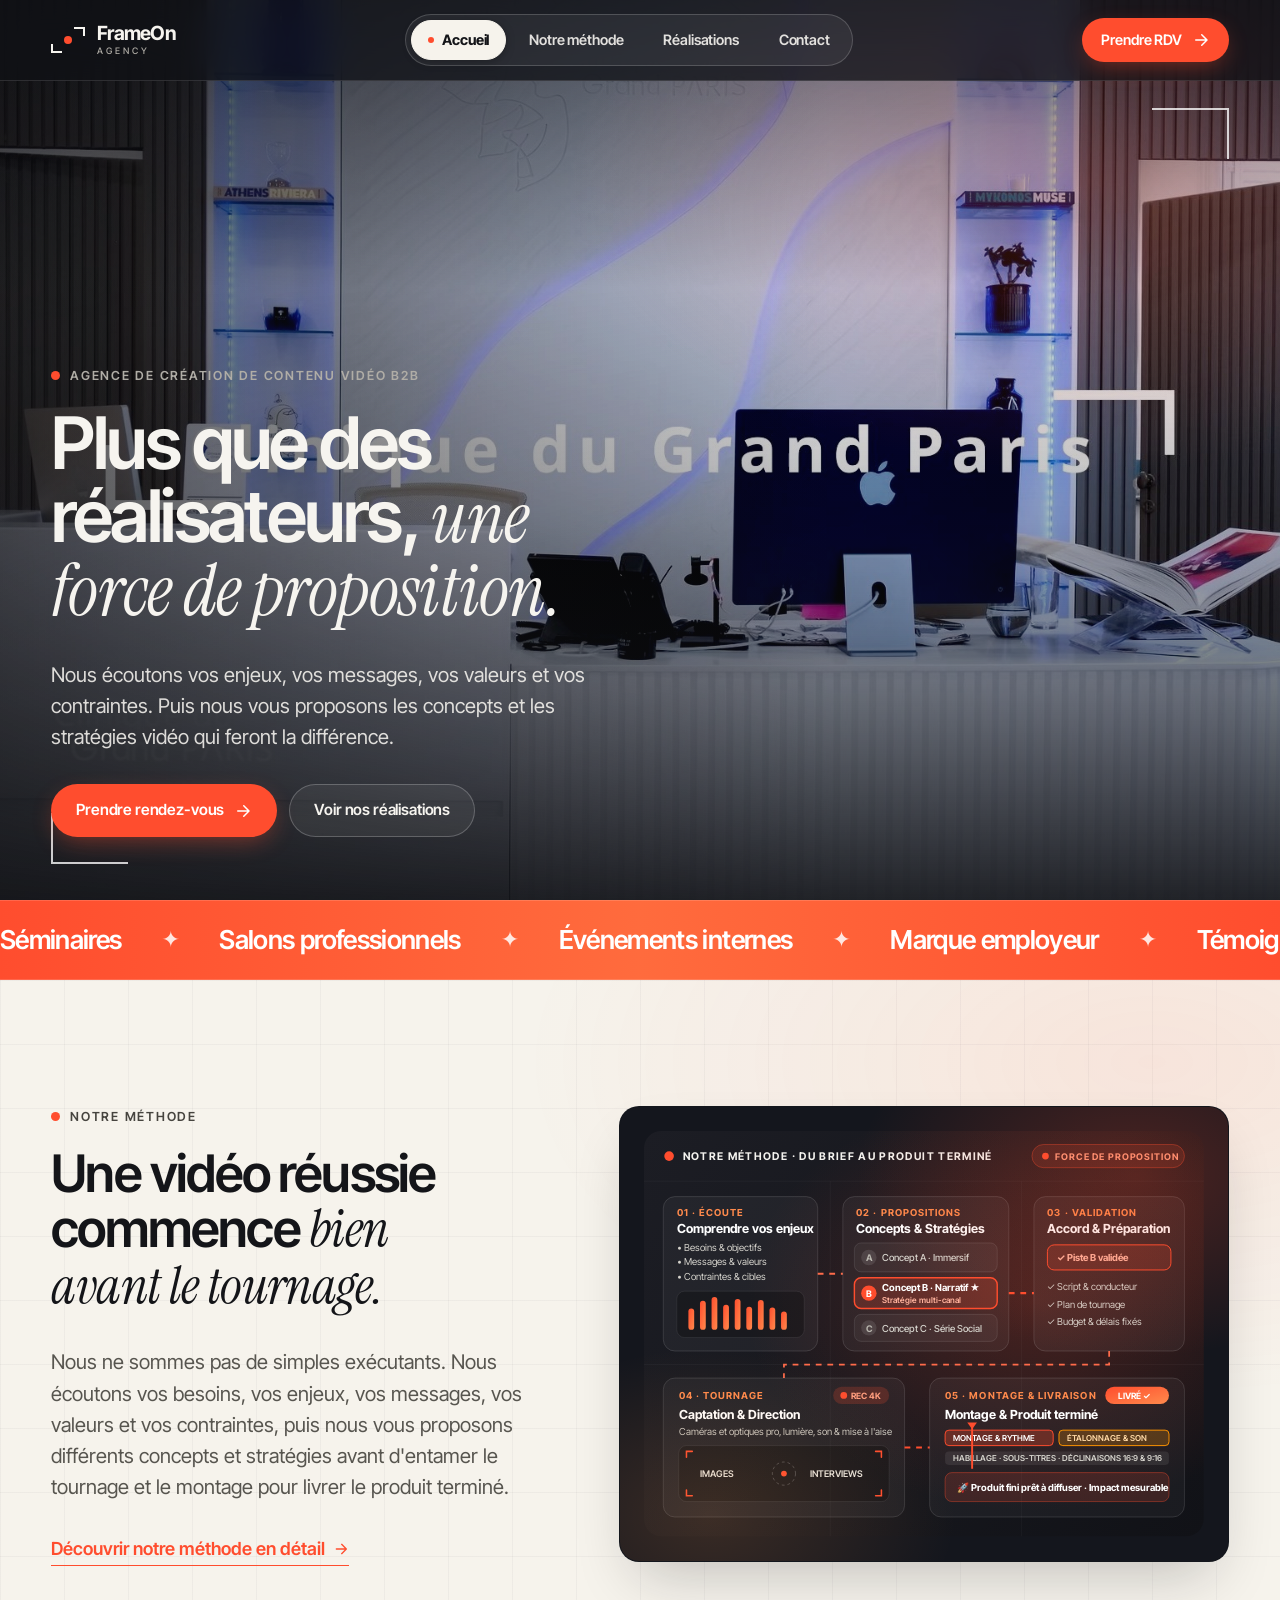
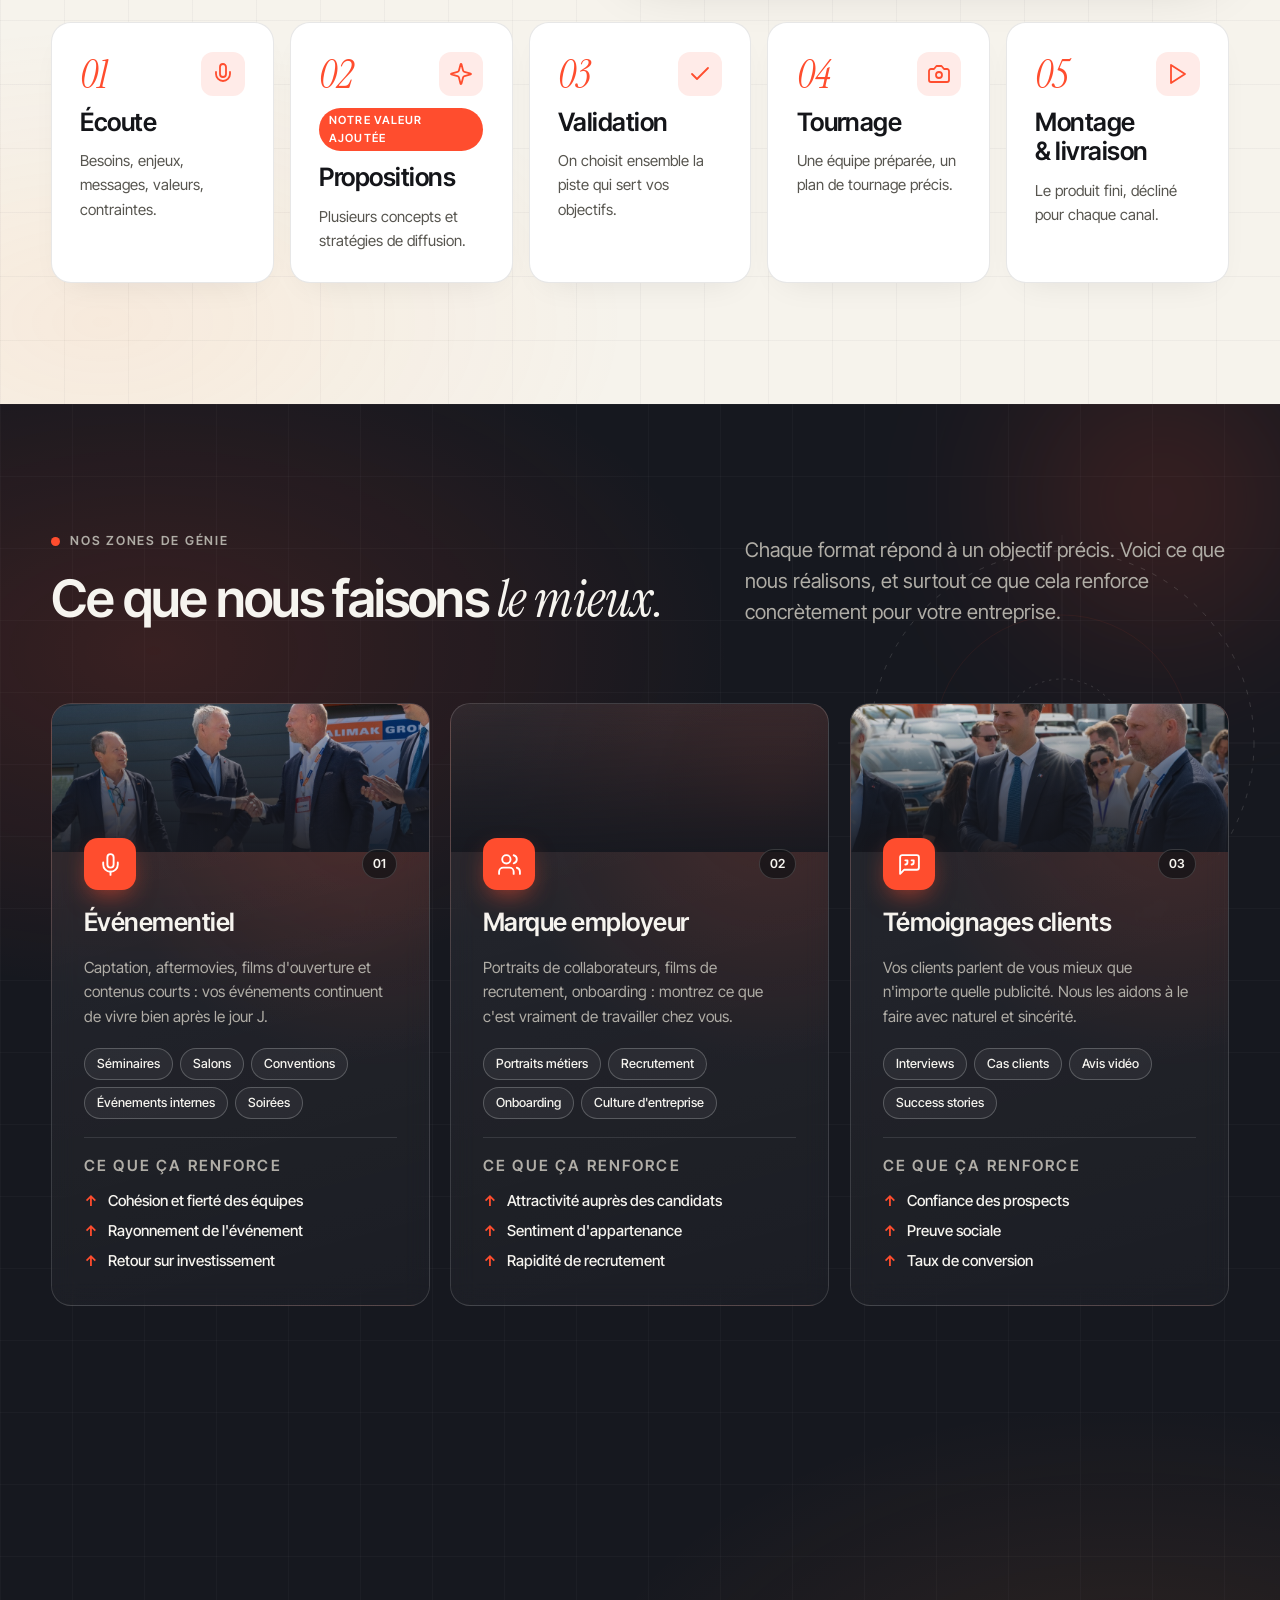
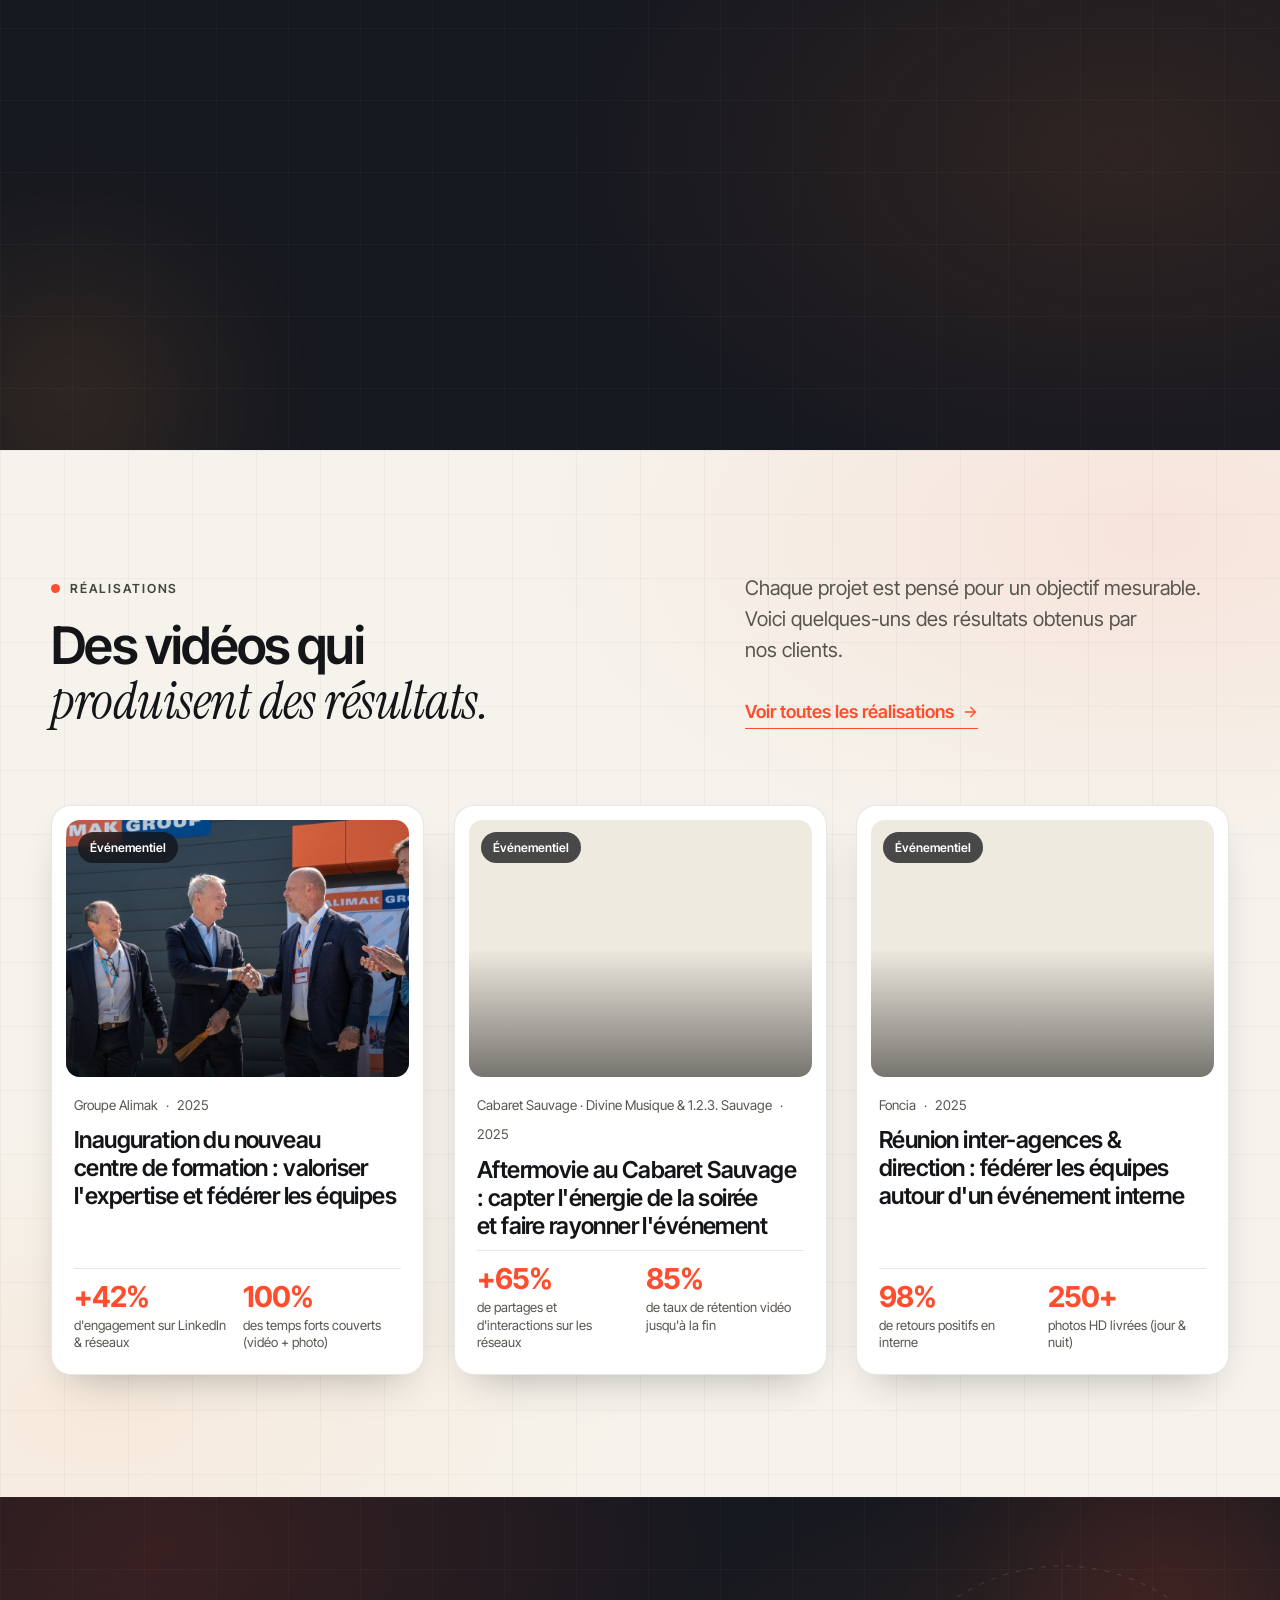
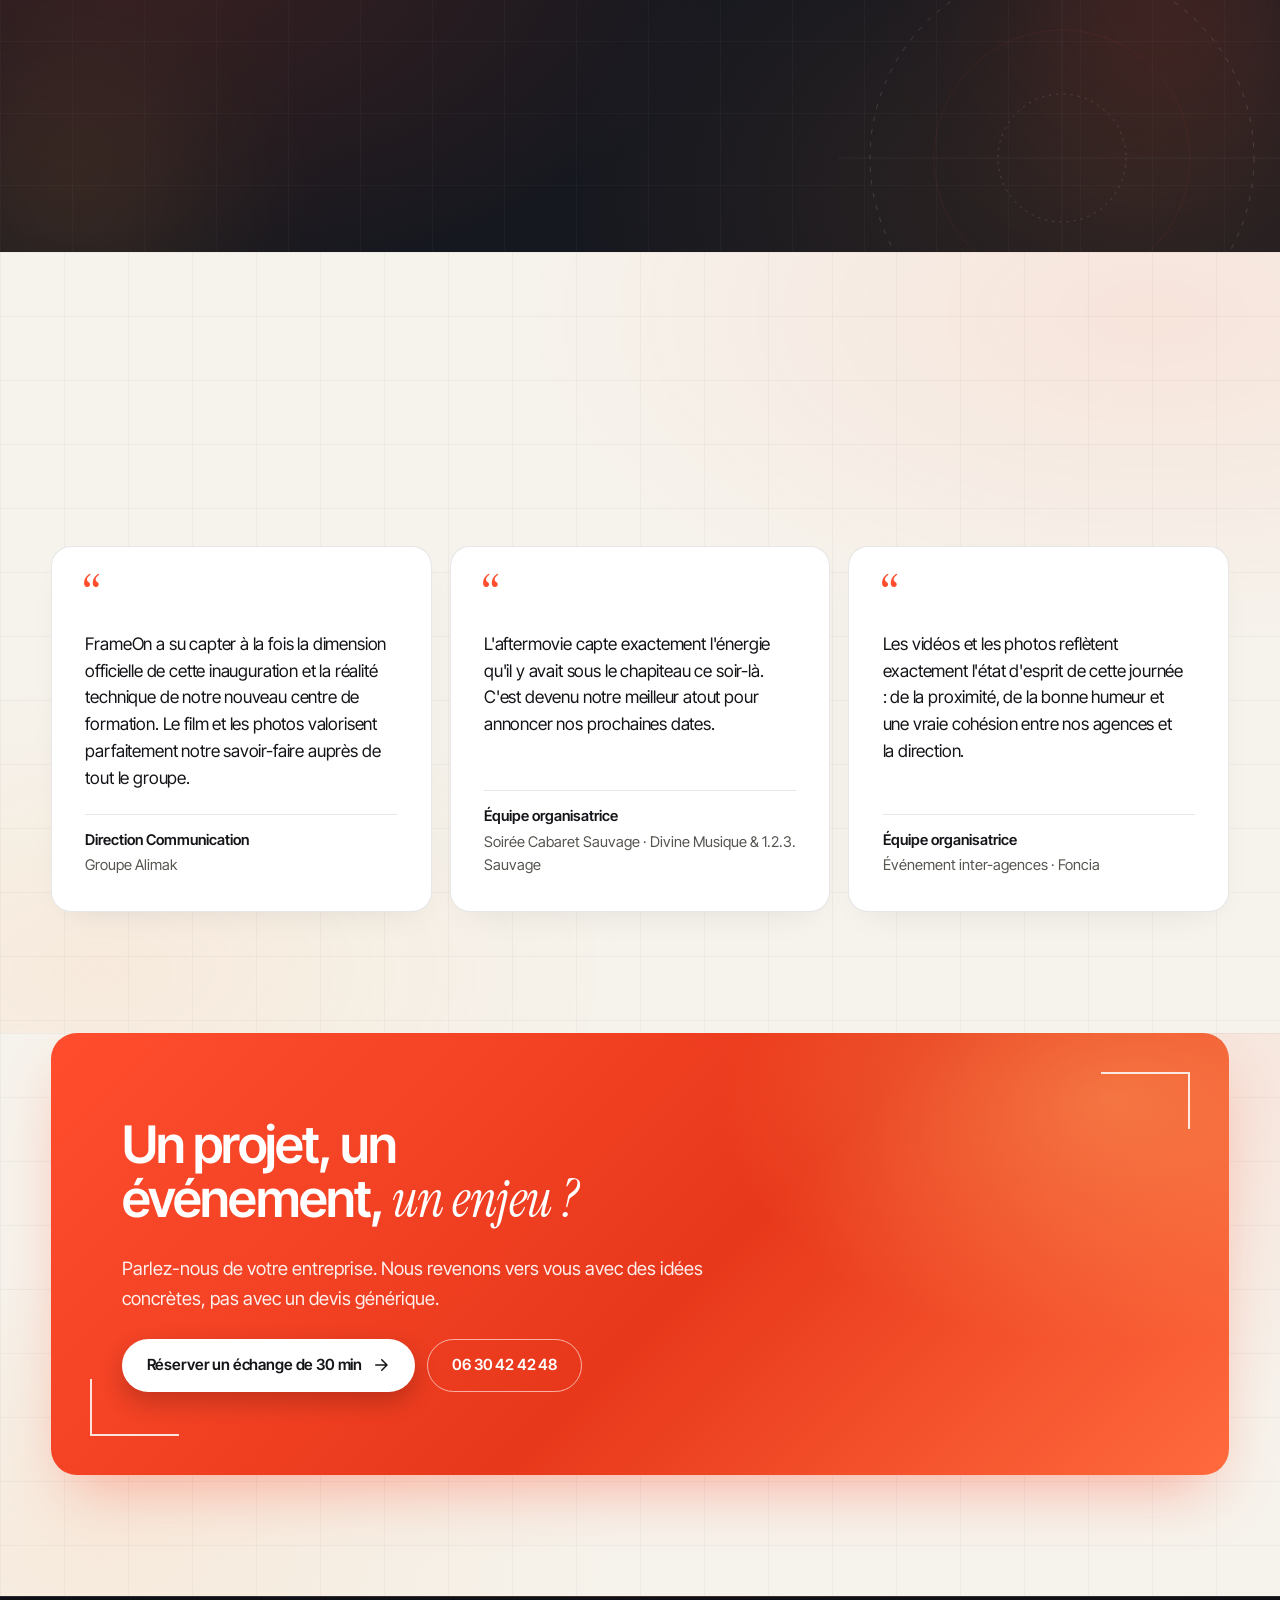
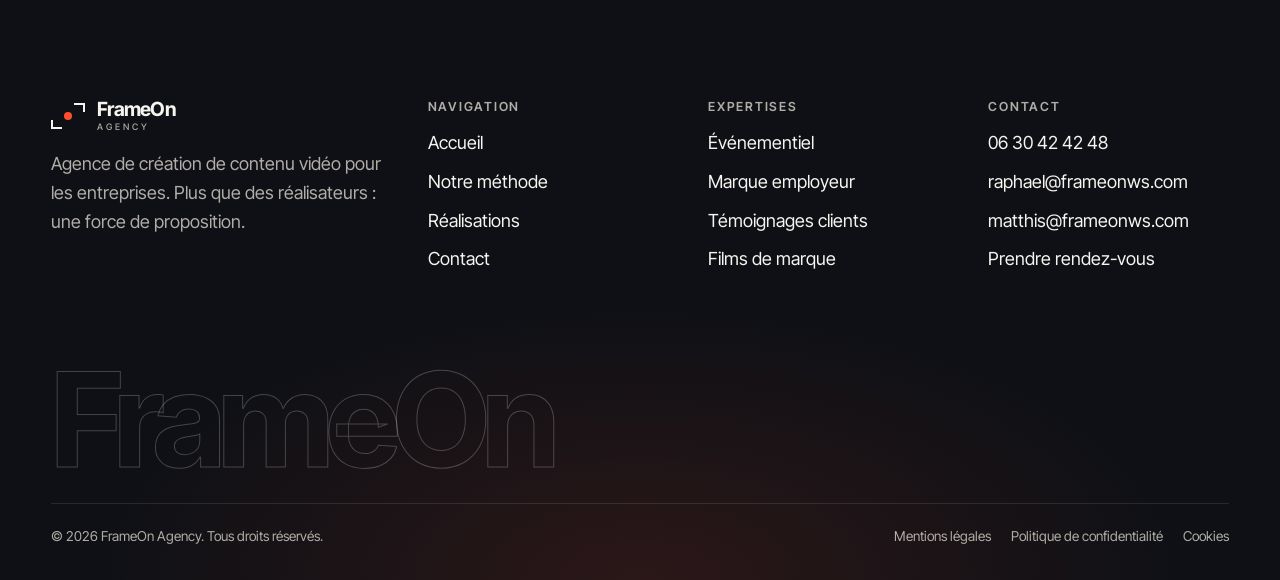
==== commit 9c109e6b: "Fix mobile hero background video autoplay and Safari stacking context" ====
--- a/index.html
+++ b/index.html
@@ -32,7 +32,7 @@
   <link rel="preconnect" href="https://fonts.gstatic.com" crossorigin>
   <link rel="preconnect" href="https://pub-6c9e8bcb056c47b68cb0cc7cf6d4802c.r2.dev">
   <link rel="stylesheet" href="https://fonts.googleapis.com/css2?family=Instrument+Serif:ital@0;1&family=Inter+Tight:wght@400;500;600;700&display=swap">
-  <link rel="stylesheet" href="assets/css/style.css?v=668f3b50">
+  <link rel="stylesheet" href="assets/css/style.css?v=20261126">
   <link rel="preload" as="image" href="assets/img/hero-poster.jpg" fetchpriority="high">
   <script type="application/ld+json">
 {
@@ -217,7 +217,7 @@
   <main id="contenu">
     <section class="hero" aria-labelledby="hero-title">
       <div class="hero-media">
-        <video data-hero-video autoplay muted loop playsinline preload="auto" width="1920" height="1080" poster="assets/img/hero-poster.jpg" aria-hidden="true">
+        <video data-hero-video autoplay muted loop playsinline webkit-playsinline preload="auto" width="1920" height="1080" poster="assets/img/hero-poster.jpg" aria-hidden="true">
           <source src="https://pub-6c9e8bcb056c47b68cb0cc7cf6d4802c.r2.dev/hero-720.mp4" type="video/mp4" media="(max-width: 900px)">
           <source src="https://pub-6c9e8bcb056c47b68cb0cc7cf6d4802c.r2.dev/hero.mp4" type="video/mp4">
         </video>
@@ -717,6 +717,6 @@
     </div>
   </footer>
   <script src="assets/js/projets-data.js?v=20261126" defer></script>
-  <script src="assets/js/main.js?v=668f3b50" defer></script>
+  <script src="assets/js/main.js?v=20261126" defer></script>
 </body>
 </html>
--- a/assets/css/style.css
+++ b/assets/css/style.css
@@ -785,19 +785,23 @@
 .hero-media {
   position: absolute;
   inset: 0;
-  z-index: -2;
+  z-index: 0;
 }
 .hero-media video {
   width: 100%;
   height: 100%;
   object-fit: cover;
+  background-color: var(--bg);
+  -webkit-transform: translate3d(0, 0, 0);
+  transform: translate3d(0, 0, 0);
 }
 
 .hero::before {
   content: "";
   position: absolute;
   inset: 0;
-  z-index: -1;
+  z-index: 1;
+  pointer-events: none;
   background:
     radial-gradient(800px 450px at 85% 20%, rgb(255 77 46 / 0.22), transparent 65%),
     linear-gradient(180deg, rgb(14 15 19 / 0.58) 0%, rgb(14 15 19 / 0.08) 32%, rgb(14 15 19 / 0.28) 58%, rgb(17 18 22 / 0.92) 100%),
@@ -805,6 +809,8 @@
 }
 
 .hero-content {
+  position: relative;
+  z-index: 3;
   padding-top: 136px;
   padding-bottom: clamp(40px, 7dvh, 92px);
   width: 100%;
@@ -851,7 +857,7 @@
   position: absolute;
   inset: clamp(96px, 12dvh, 120px) var(--gutter) clamp(24px, 4dvh, 40px);
   pointer-events: none;
-  z-index: -1;
+  z-index: 2;
 }
 .frame-corners::before,
 .frame-corners::after {
